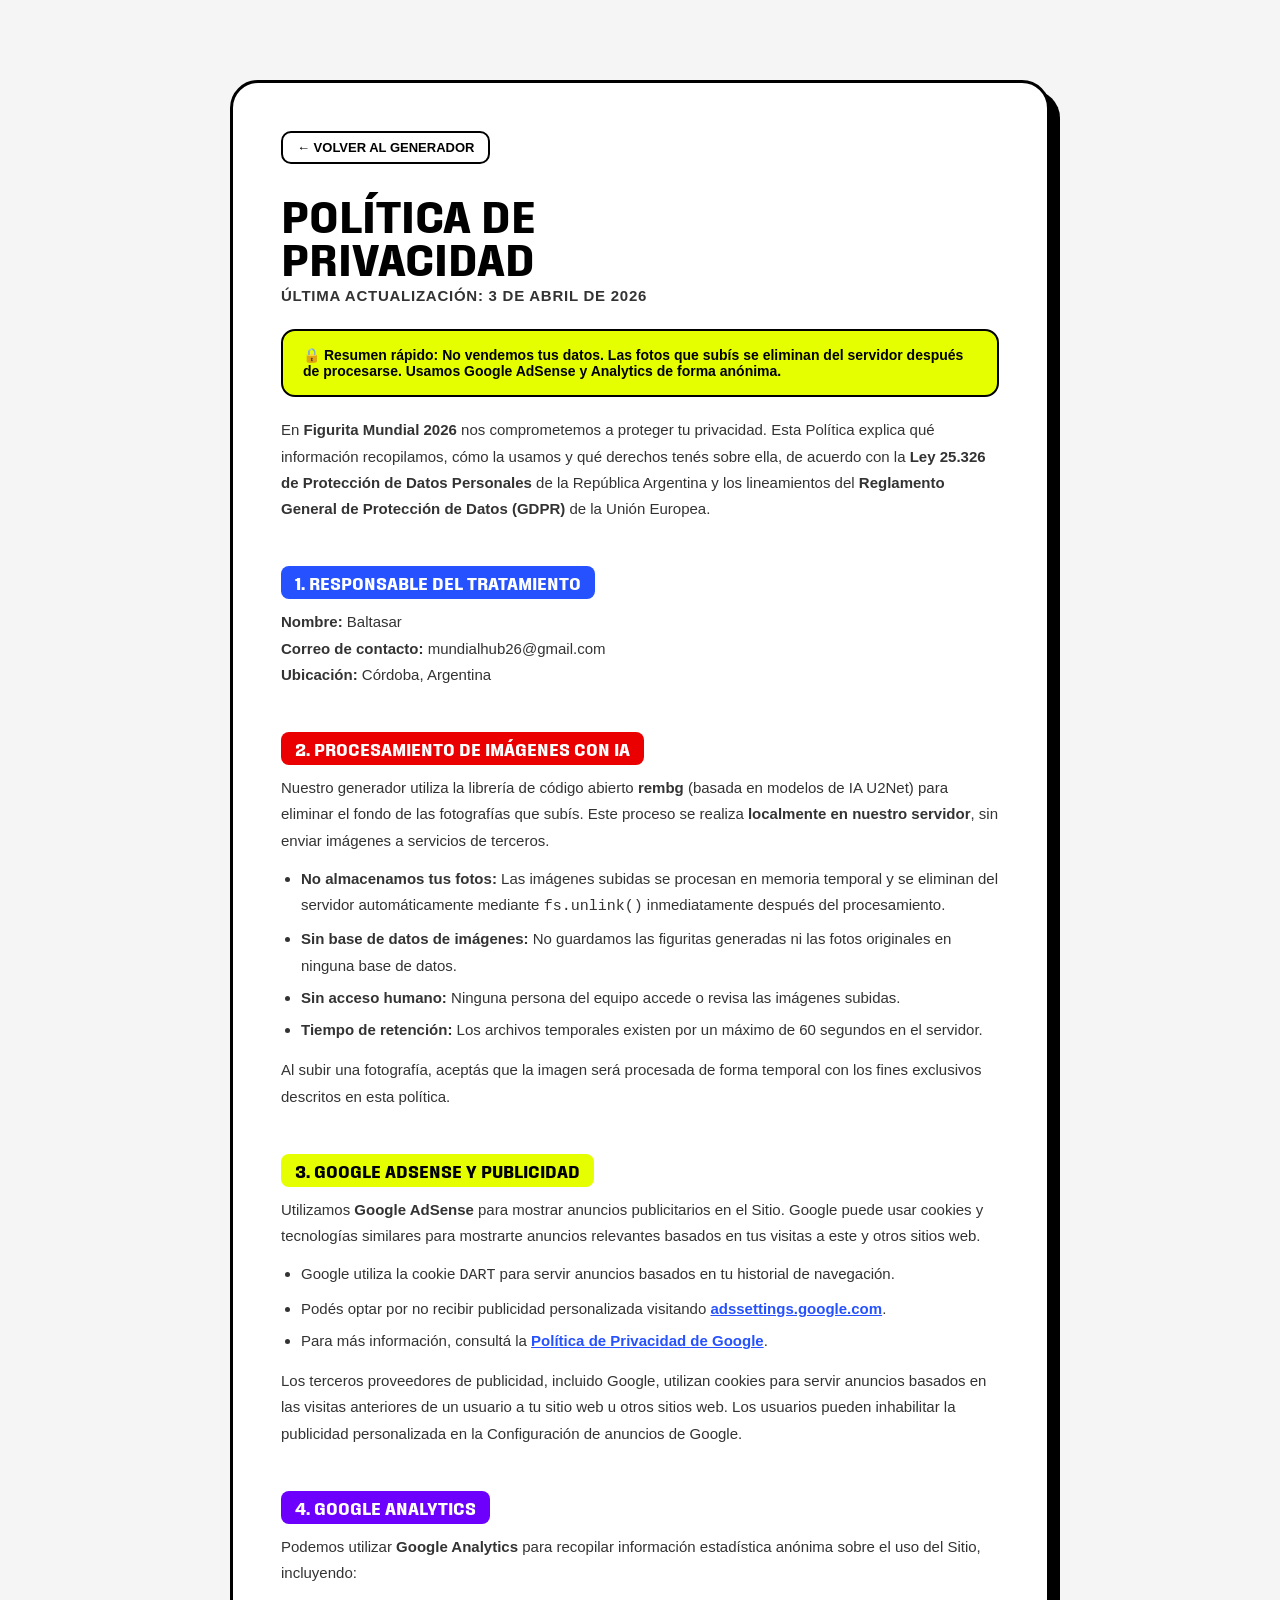
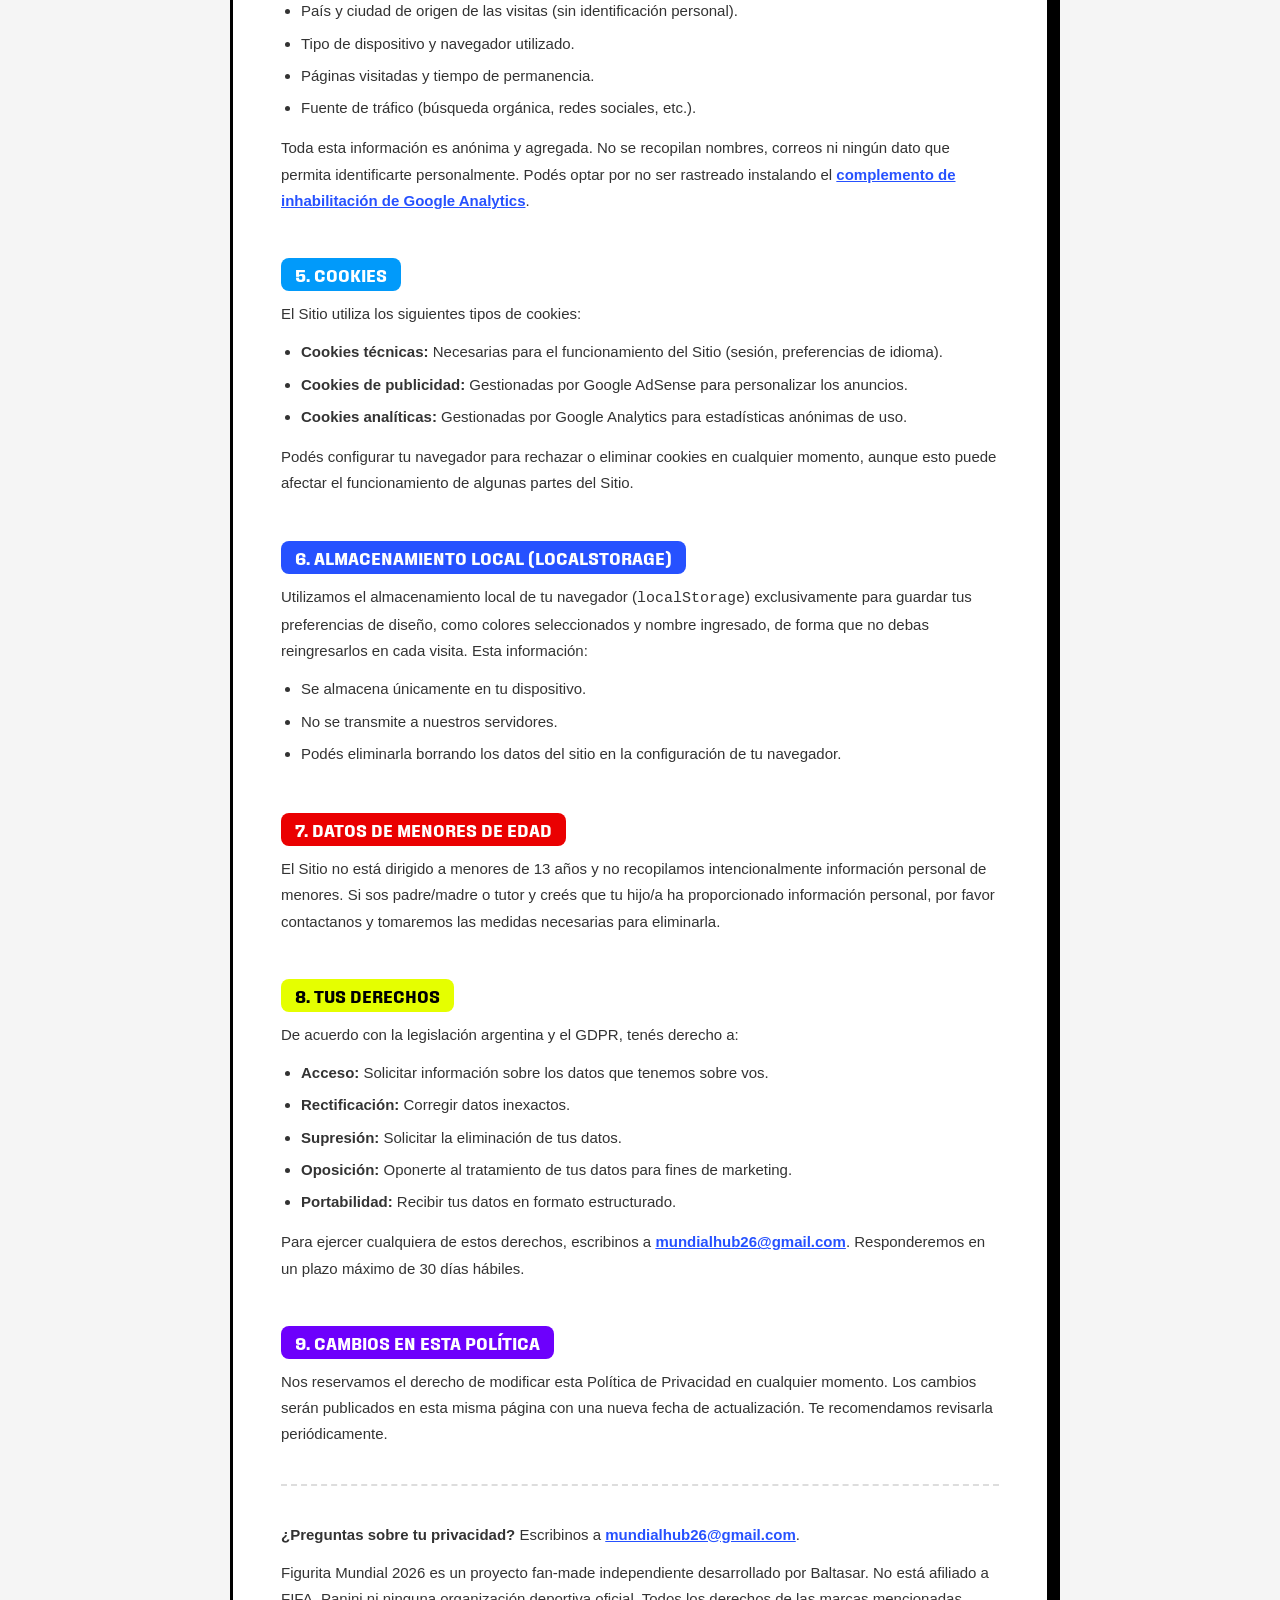
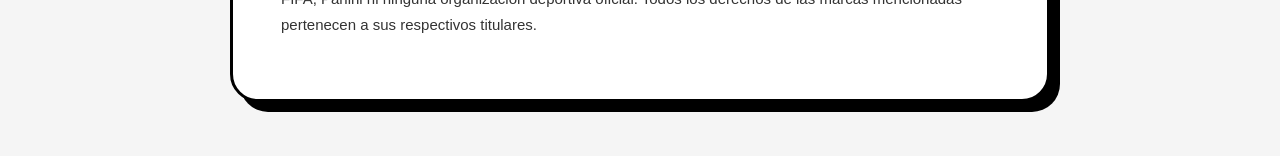
==== Generador/legal/privacidad.html @ aaefa494 "Versión inicial" ====
<!DOCTYPE html>
<html lang="es">
<head>
    <meta charset="UTF-8">
    <meta name="viewport" content="width=device-width, initial-scale=1.0">
    <title>Política de Privacidad | Figurita Mundial 2026</title>
    <link rel="stylesheet" href="../style.css">
    <link href="../../../../fonts.googleapis.com/css2%EF%B9%96family=Barlow+Condensed%EF%B9%95wght@700%EF%B9%94900&amp;family=Barlow%EF%B9%95wght@400%EF%B9%94600&amp;display=swap.css" rel="stylesheet">
    <style>body {
            background: #f5f5f5;
            padding: 20px;
        }

        .legal-page {
            max-width: 820px;
            margin: 40px auto;
            padding: 48px;
            background: white;
            border: var(--border);
            border-radius: var(--radius-lg);
            box-shadow: var(--shadow-lg);
        }

            .legal-page h1 {
                font-family: 'PaniniSecondary', sans-serif;
                font-size: clamp(1.8rem, 5vw, 2.8rem);
                text-transform: uppercase;
                margin-bottom: 6px;
                line-height: 0.95;
            }

        .legal-date {
            font-size: 13px;
            color: #777;
            margin-bottom: 28px;
            font-weight: 600;
            text-transform: uppercase;
            letter-spacing: 0.05em;
        }

        .legal-page h2 {
            font-family: 'PaniniSecondary', sans-serif;
            margin-top: 32px;
            margin-bottom: 10px;
            font-size: 1.1rem;
            text-transform: uppercase;
            padding: 6px 14px;
            border-radius: 8px;
            display: inline-block;
        }

            .legal-page h2.blue {
                background: var(--blueB);
                color: white;
            }

            .legal-page h2.green {
                background: var(--greenA);
                color: black;
            }

            .legal-page h2.red {
                background: var(--redB);
                color: white;
            }

            .legal-page h2.purp {
                background: var(--purpleA);
                color: white;
            }

            .legal-page h2.cyan {
                background: var(--blueC);
                color: white;
            }

        .legal-page p, .legal-page li {
            line-height: 1.75;
            margin-bottom: 12px;
            color: #333;
            font-size: 15px;
        }

        .legal-page ul {
            margin-left: 20px;
            margin-bottom: 14px;
        }

        .legal-page li {
            margin-bottom: 6px;
        }

        .back-link {
            display: inline-flex;
            align-items: center;
            gap: 6px;
            margin-bottom: 28px;
            font-weight: 800;
            text-decoration: none;
            color: black;
            text-transform: uppercase;
            font-size: 13px;
            border: 2px solid black;
            padding: 7px 14px;
            border-radius: 10px;
            transition: all 0.15s;
        }

            .back-link:hover {
                background: var(--greenA);
            }

        .highlight-box {
            background: var(--greenA);
            border: 2px solid black;
            border-radius: 14px;
            padding: 16px 20px;
            margin: 20px 0;
            font-weight: 700;
            font-size: 14px;
        }

        .legal-divider {
            border: none;
            border-top: 2px dashed #ddd;
            margin: 36px 0;
        }

        .legal-footer {
            font-size: 12px;
            color: #999;
            line-height: 1.6;
        }

        @media (max-width: 600px) {
            .legal-page {
                padding: 24px 18px;
                margin: 16px auto;
            }
        }
    </style>
</head>
<body>
    <div class="page">
        <div class="legal-page">
            <a href="../index.html" class="back-link">← Volver al generador</a>

            <h1>Política de<br>Privacidad</h1>
            <p class="legal-date">Última actualización: 3 de abril de 2026</p>

            <div class="highlight-box">
                🔒 Resumen rápido: No vendemos tus datos. Las fotos que subís se eliminan del servidor después de procesarse. Usamos Google AdSense y Analytics de forma anónima.
            </div>

            <p>En <strong>Figurita Mundial 2026</strong> nos comprometemos a proteger tu privacidad. Esta Política explica qué información recopilamos, cómo la usamos y qué derechos tenés sobre ella, de acuerdo con la <strong>Ley 25.326 de Protección de Datos Personales</strong> de la República Argentina y los lineamientos del <strong>Reglamento General de Protección de Datos (GDPR)</strong> de la Unión Europea.</p>

            <h2 class="blue">1. Responsable del Tratamiento</h2>
            <p>
                <strong>Nombre:</strong> Baltasar<br>
                <strong>Correo de contacto:</strong> mundialhub26@gmail.com<br>
                <strong>Ubicación:</strong> Córdoba, Argentina
            </p>

            <h2 class="red">2. Procesamiento de Imágenes con IA</h2>
            <p>Nuestro generador utiliza la librería de código abierto <strong>rembg</strong> (basada en modelos de IA U2Net) para eliminar el fondo de las fotografías que subís. Este proceso se realiza <strong>localmente en nuestro servidor</strong>, sin enviar imágenes a servicios de terceros.</p>
            <ul>
                <li><strong>No almacenamos tus fotos:</strong> Las imágenes subidas se procesan en memoria temporal y se eliminan del servidor automáticamente mediante <code>fs.unlink()</code> inmediatamente después del procesamiento.</li>
                <li><strong>Sin base de datos de imágenes:</strong> No guardamos las figuritas generadas ni las fotos originales en ninguna base de datos.</li>
                <li><strong>Sin acceso humano:</strong> Ninguna persona del equipo accede o revisa las imágenes subidas.</li>
                <li><strong>Tiempo de retención:</strong> Los archivos temporales existen por un máximo de 60 segundos en el servidor.</li>
            </ul>
            <p>Al subir una fotografía, aceptás que la imagen será procesada de forma temporal con los fines exclusivos descritos en esta política.</p>

            <h2 class="green">3. Google AdSense y Publicidad</h2>
            <p>Utilizamos <strong>Google AdSense</strong> para mostrar anuncios publicitarios en el Sitio. Google puede usar cookies y tecnologías similares para mostrarte anuncios relevantes basados en tus visitas a este y otros sitios web.</p>
            <ul>
                <li>Google utiliza la cookie <code>DART</code> para servir anuncios basados en tu historial de navegación.</li>
                <li>Podés optar por no recibir publicidad personalizada visitando <a href="https://adssettings.google.com" target="_blank" style="font-weight:700;color:var(--blueB)">adssettings.google.com</a>.</li>
                <li>Para más información, consultá la <a href="https://policies.google.com/privacy" target="_blank" style="font-weight:700;color:var(--blueB)">Política de Privacidad de Google</a>.</li>
            </ul>
            <p>Los terceros proveedores de publicidad, incluido Google, utilizan cookies para servir anuncios basados en las visitas anteriores de un usuario a tu sitio web u otros sitios web. Los usuarios pueden inhabilitar la publicidad personalizada en la Configuración de anuncios de Google.</p>

            <h2 class="purp">4. Google Analytics</h2>
            <p>Podemos utilizar <strong>Google Analytics</strong> para recopilar información estadística anónima sobre el uso del Sitio, incluyendo:</p>
            <ul>
                <li>País y ciudad de origen de las visitas (sin identificación personal).</li>
                <li>Tipo de dispositivo y navegador utilizado.</li>
                <li>Páginas visitadas y tiempo de permanencia.</li>
                <li>Fuente de tráfico (búsqueda orgánica, redes sociales, etc.).</li>
            </ul>
            <p>Toda esta información es anónima y agregada. No se recopilan nombres, correos ni ningún dato que permita identificarte personalmente. Podés optar por no ser rastreado instalando el <a href="https://tools.google.com/dlpage/gaoptout" target="_blank" style="font-weight:700;color:var(--blueB)">complemento de inhabilitación de Google Analytics</a>.</p>

            <h2 class="cyan">5. Cookies</h2>
            <p>El Sitio utiliza los siguientes tipos de cookies:</p>
            <ul>
                <li><strong>Cookies técnicas:</strong> Necesarias para el funcionamiento del Sitio (sesión, preferencias de idioma).</li>
                <li><strong>Cookies de publicidad:</strong> Gestionadas por Google AdSense para personalizar los anuncios.</li>
                <li><strong>Cookies analíticas:</strong> Gestionadas por Google Analytics para estadísticas anónimas de uso.</li>
            </ul>
            <p>Podés configurar tu navegador para rechazar o eliminar cookies en cualquier momento, aunque esto puede afectar el funcionamiento de algunas partes del Sitio.</p>

            <h2 class="blue">6. Almacenamiento Local (localStorage)</h2>
            <p>Utilizamos el almacenamiento local de tu navegador (<code>localStorage</code>) exclusivamente para guardar tus preferencias de diseño, como colores seleccionados y nombre ingresado, de forma que no debas reingresarlos en cada visita. Esta información:</p>
            <ul>
                <li>Se almacena únicamente en tu dispositivo.</li>
                <li>No se transmite a nuestros servidores.</li>
                <li>Podés eliminarla borrando los datos del sitio en la configuración de tu navegador.</li>
            </ul>

            <h2 class="red">7. Datos de Menores de Edad</h2>
            <p>El Sitio no está dirigido a menores de 13 años y no recopilamos intencionalmente información personal de menores. Si sos padre/madre o tutor y creés que tu hijo/a ha proporcionado información personal, por favor contactanos y tomaremos las medidas necesarias para eliminarla.</p>

            <h2 class="green">8. Tus Derechos</h2>
            <p>De acuerdo con la legislación argentina y el GDPR, tenés derecho a:</p>
            <ul>
                <li><strong>Acceso:</strong> Solicitar información sobre los datos que tenemos sobre vos.</li>
                <li><strong>Rectificación:</strong> Corregir datos inexactos.</li>
                <li><strong>Supresión:</strong> Solicitar la eliminación de tus datos.</li>
                <li><strong>Oposición:</strong> Oponerte al tratamiento de tus datos para fines de marketing.</li>
                <li><strong>Portabilidad:</strong> Recibir tus datos en formato estructurado.</li>
            </ul>
            <p>Para ejercer cualquiera de estos derechos, escribinos a <a href="mailto:mundialhub26@gmail.com" style="font-weight:700;color:var(--blueB)">mundialhub26@gmail.com</a>. Responderemos en un plazo máximo de 30 días hábiles.</p>

            <h2 class="purp">9. Cambios en esta Política</h2>
            <p>Nos reservamos el derecho de modificar esta Política de Privacidad en cualquier momento. Los cambios serán publicados en esta misma página con una nueva fecha de actualización. Te recomendamos revisarla periódicamente.</p>

            <hr class="legal-divider">

            <p><strong>¿Preguntas sobre tu privacidad?</strong> Escribinos a <a href="mailto:mundialhub26@gmail.com" style="font-weight:700;color:var(--blueB)">mundialhub26@gmail.com</a>.</p>

            <p class="legal-footer">Figurita Mundial 2026 es un proyecto fan-made independiente desarrollado por Baltasar. No está afiliado a FIFA, Panini ni ninguna organización deportiva oficial. Todos los derechos de las marcas mencionadas pertenecen a sus respectivos titulares.</p>
        </div>
    </div>
</body>
</html>
---- Generador/style.css ----
:root {
    --black: #000000;
    --white: #ffffff;
    --blueA: #17277f;
    --blueB: #2651ff;
    --blueC: #019afa;
    --redA: #830109;
    --redB: #ea0001;
    --redC: #fe1300;
    --greenA: #e5ff00;
    --greenB: #00c93b;
    --greenC: #9fee00;
    --yellow: #e5ff00;
    --purpleA: #6d00fc;
    --purpleB: #c761ce;
    --purpleC: #c066c6;
    --gray: #f0f0f0;
    --radius: 18px;
    --radius-lg: 28px;
    --border: 3px solid #000000;
    --shadow: 5px 5px 0px #000000;
    --shadow-lg: 10px 10px 0px #000000;
}

.faq-section {
    display: none;
}

@font-face {
    font-family: 'PaniniPrimary';
    src: url('../assets/fonts/fuente.otf') format('opentype');
    font-display: swap;
}

@font-face {
    font-family: 'PaniniSecondary';
    src: url('../assets/fonts/fuente2.ttf') format('truetype');
    font-display: swap;
}

*, *::before, *::after {
    box-sizing: border-box;
    margin: 0;
    padding: 0;
}

.skip-link {
    position: absolute;
    left: 12px;
    top: -100px;
    z-index: 10000;
    padding: 10px 16px;
    background: var(--black);
    color: var(--white);
    font-weight: 800;
    font-size: 13px;
    text-decoration: none;
    border: var(--border);
    border-radius: 10px;
    box-shadow: var(--shadow);
    transition: top 0.2s;
}

.skip-link:focus {
    top: 12px;
    outline: none;
}

input[type="file"] {
    display: none !important;
}

html {
    overflow-x: clip;
}

body {
    font-family: 'Barlow', sans-serif;
    background: var(--white);
    color: var(--black);
    min-height: 100vh;
    display: flex;
    flex-direction: column;
    -webkit-text-size-adjust: 100%;
    overflow-x: clip;
    width: 100%;
}

.page {
    flex: 1 0 auto;
    max-width: 1200px;
    margin: 0 auto;
    width: 100%;
    padding: 20px 20px 0;
    position: relative;
    z-index: 1;
}

.rainbow-bar {
    height: 8px;
    width: 100%;
    margin-bottom: 26px;
    background: linear-gradient(to right, var(--blueB) 0% 16.6%, var(--redB) 16.6% 33.2%, var(--greenA) 33.2% 49.8%, var(--purpleA) 49.8% 66.4%, var(--blueC) 66.4% 83%, var(--greenB) 83% 100% );
}

header {
    border-bottom: var(--border);
    padding-bottom: 24px;
    margin-bottom: 28px;
    position: relative;
    overflow: hidden;
}

    header::before {
        content: '';
        position: absolute;
        top: 0;
        left: 0;
        width: 8px;
        height: 100%;
        background: linear-gradient(to bottom, var(--blueB) 0% 20%, var(--redB) 20% 40%, var(--greenA) 40% 60%, var(--purpleA)60% 75%, var(--blueC) 75% 90%, var(--greenB) 90% 100% );
    }

    header h1 {
        font-family: 'PaniniSecondary', 'Barlow Condensed', sans-serif;
        font-size: clamp(1.8rem, 6vw, 4.5rem);
        line-height: 0.88;
        letter-spacing: -0.03em;
        text-transform: uppercase;
        color: var(--black);
        margin-bottom: 12px;
        padding-left: 16px;
    }

.header-sub {
    font-size: clamp(0.65rem, 1.8vw, 0.85rem);
    font-weight: 700;
    text-transform: uppercase;
    letter-spacing: 0.1em;
    color: #555;
    padding-left: 16px;
}

.how-to {
    background: linear-gradient(135deg, rgba(255,255,255,0.28), rgba(255,255,255,0)), linear-gradient(135deg, var(--greenA), var(--blueC));
    padding: 22px 26px;
    border-radius: var(--radius-lg);
    margin-bottom: 32px;
    border: var(--border);
    box-shadow: var(--shadow);
    position: relative;
    overflow: hidden;
}

    .how-to::after {
        content: '';
        position: absolute;
        top: 0;
        right: 0;
        width: 8px;
        height: 100%;
        background: linear-gradient(to bottom, var(--blueB) 0% 18%, var(--redB) 18% 40%, var(--greenA) 40% 62%, var(--purpleA)62% 82%, var(--blueC) 82% 100% );
    }

    .how-to h2 {
        font-family: 'PaniniSecondary', sans-serif;
        font-size: clamp(1rem, 3.5vw, 1.3rem);
        text-transform: uppercase;
        margin-bottom: 10px;
    }

    .how-to ol {
        margin-left: 18px;
        font-size: clamp(0.78rem, 2vw, 0.9rem);
        font-weight: 600;
        line-height: 1.85;
    }

    .how-to em {
        font-style: italic;
        font-weight: 800;
    }

.layout {
    display: flex;
    gap: 32px;
    align-items: stretch;
    min-width: 0;
}

.controls {
    flex: 0 0 320px;
    width: 320px;
    min-width: 0;
    display: flex;
    flex-direction: column;
    gap: 16px;
}

.world-cup-selector {
    display: flex;
    align-items: flex-end;
    gap: 6px;
    margin-bottom: -8px;
    z-index: 5;
    position: relative;
}

.wc-arrow {
    flex-shrink: 0;
    width: 34px;
    height: 46px;
    border: var(--border);
    border-radius: 10px 10px 0 0;
    background: var(--white);
    cursor: pointer;
    font-size: 18px;
    font-weight: 900;
    display: flex;
    align-items: center;
    justify-content: center;
    transition: all 0.15s;
    line-height: 1;
}

    .wc-arrow:hover:not(:disabled) {
        background: var(--blueA);
        color: var(--white);
    }

    .wc-arrow:disabled {
        opacity: 0.28;
        cursor: not-allowed;
    }

.wc-tabs-container {
    flex: 1;
    display: flex;
    min-width: 0;
}

.wc-tab {
    flex: 1;
    padding: 10px 6px;
    border: var(--border);
    border-radius: 14px 14px 0 0;
    font-family: 'PaniniSecondary', sans-serif;
    display: flex;
    flex-direction: column;
    align-items: center;
    cursor: pointer;
    transition: all 0.2s;
    background: var(--white);
    position: relative;
}

    .wc-tab.active {
        background: var(--blueA);
        color: var(--white);
        transform: translateY(-5px);
        box-shadow: 0 5px 0 var(--black);
    }

    .wc-tab.disabled {
        background: #e0e0e0;
        color: #888;
        cursor: not-allowed;
        opacity: 0.65;
        filter: grayscale(1);
    }

        .wc-tab.disabled:hover::after {
            content: "Proximamente";
            position: absolute;
            top: -28px;
            left: 50%;
            transform: translateX(-50%);
            background: var(--black);
            color: white;
            padding: 3px 8px;
            border-radius: 6px;
            font-size: 10px;
            white-space: nowrap;
            z-index: 10;
        }

.wc-year {
    font-size: 1.3rem;
    font-weight: 900;
    line-height: 1;
    word-break: break-word;
    text-align: center;
    font-size: clamp(0.7rem, 2.5vw, 1.3rem);
}

.wc-status {
    font-size: 8px;
    letter-spacing: 1px;
    font-weight: 700;
    margin-top: 2px;
}

.lock-icon {
    font-size: 9px;
    margin-top: 2px;
    opacity: 0.7;
}

.card {
    background: var(--white);
    border-radius: var(--radius-lg);
    padding: 20px 22px;
    border: var(--border);
    box-shadow: var(--shadow);
    transition: transform 0.12s, box-shadow 0.12s;
    min-width: 0;
    position: relative;
    overflow: hidden;
}

    .card::before {
        content: attr(data-card-num);
        position: absolute;
        top: -8px;
        right: 12px;
        font-family: 'PaniniSecondary', 'Barlow Condensed', sans-serif;
        font-size: 4rem;
        font-weight: 900;
        line-height: 1;
        opacity: 0.06;
        pointer-events: none;
        user-select: none;
        letter-spacing: -0.04em;
    }

    .card:hover {
        transform: translate(-2px, -2px);
        box-shadow: var(--shadow-lg);
    }

    .card h3 {
        font-family: 'PaniniSecondary', sans-serif;
        font-size: 12px;
        text-transform: uppercase;
        letter-spacing: 1px;
        margin-bottom: 14px;
        color: var(--black);
        border-left: 4px solid var(--cardAccent1, var(--blueB));
        padding-left: 8px;
    }

.card--purple {
    --cardAccent1: var(--purpleA);
    border-bottom: 4px solid var(--purpleA);
}

.card--blue {
    --cardAccent1: var(--blueB);
    border-bottom: 4px solid var(--blueB);
}

.card--red {
    --cardAccent1: var(--redB);
    border-bottom: 4px solid var(--redB);
}

.card--green {
    --cardAccent1: var(--greenB);
    border-bottom: 4px solid var(--greenB);
    overflow: visible;
    z-index: 6;
}

.upload-btn {
    display: flex;
    align-items: center;
    justify-content: center;
    width: 100%;
    padding: 11px 14px;
    font-size: 13px;
    font-weight: 800;
    text-transform: uppercase;
    cursor: pointer;
    border-radius: 14px;
    border: var(--border);
    text-align: center;
    margin-bottom: 8px;
    transition: all 0.15s;
    letter-spacing: 0.02em;
}

.removebg-tip {
    font-size: 11.5px;
    font-weight: 600;
    color: #333;
    background: var(--greenA);
    border: 2px solid var(--black);
    border-radius: 10px;
    padding: 8px 12px;
    margin-bottom: 12px;
    line-height: 1.55;
}

    .removebg-tip a {
        color: var(--blueB);
        font-weight: 800;
        text-decoration: underline;
    }

.upload-direct {
    background: var(--purpleA);
    color: var(--white);
}

    .upload-direct:hover {
        background: #5500d0;
    }

.upload-btn.loading {
    opacity: 0.6;
    cursor: wait;
}

.upload-btn.done {
    background: var(--greenB);
    color: var(--white);
}

.status-msg {
    font-size: 12px;
    padding: 8px 12px;
    border-radius: 10px;
    margin-bottom: 8px;
    text-align: center;
    font-weight: 700;
    text-transform: uppercase;
    letter-spacing: 0.04em;
}

    .status-msg.ok {
        background: #d4ffd4;
        color: #006120;
        border: 2px solid var(--greenB);
    }

    .status-msg.warn {
        background: var(--greenA);
        color: var(--black);
        border: 2px solid var(--black);
    }

    .status-msg.error {
        background: #ffd4d4;
        color: var(--redA);
        border: 2px solid var(--redB);
    }

.sliders {
    margin-top: 10px;
}

.srow {
    display: flex;
    align-items: center;
    gap: 8px;
    margin-bottom: 8px;
}

    .srow:last-child {
        margin-bottom: 0;
    }

    .srow label {
        font-size: 10px;
        font-weight: 700;
        text-transform: uppercase;
        letter-spacing: 0.05em;
        color: #555;
        min-width: 44px;
        flex-shrink: 0;
    }

    .srow input[type=range] {
        flex: 1;
        accent-color: var(--purpleA);
        cursor: pointer;
        min-width: 0;
    }

    .srow span {
        font-size: 11px;
        font-weight: 700;
        color: var(--black);
        min-width: 36px;
        text-align: right;
    }

.crow {
    display: flex;
    align-items: center;
    gap: 10px;
    margin-bottom: 10px;
    min-width: 0;
}

    .crow:last-child {
        margin-bottom: 0;
    }

    .crow label {
        font-size: 11px;
        font-weight: 700;
        min-width: 70px;
        text-transform: uppercase;
        letter-spacing: 0.04em;
        flex-shrink: 0;
    }

    .crow input[type=color] {
        width: 36px;
        height: 30px;
        border: 2px solid var(--black);
        border-radius: 8px;
        cursor: pointer;
        padding: 2px;
        background: white;
        flex-shrink: 0;
    }

    .crow span {
        font-size: 11px;
        color: #888;
        min-width: 0;
        overflow: hidden;
        text-overflow: ellipsis;
        white-space: nowrap;
    }

.frow {
    display: flex;
    align-items: center;
    gap: 8px;
    margin-bottom: 8px;
    min-width: 0;
}

    .frow:last-child {
        margin-bottom: 0;
    }

    .frow label {
        font-size: 10px;
        font-weight: 700;
        text-transform: uppercase;
        letter-spacing: 0.04em;
        color: #555;
        min-width: 44px;
        flex-shrink: 0;
    }

    .frow input[type=text] {
        flex: 1;
        min-width: 0;
        width: 100%;
        font-size: 12px;
        font-weight: 700;
        padding: 8px 10px;
        border: 2px solid var(--black);
        border-radius: 10px;
        background: var(--gray);
        color: var(--black);
        font-family: 'Barlow', sans-serif;
        outline: none;
        transition: border-color 0.15s, background 0.15s, box-shadow 0.15s;
    }

        .frow input[type=text]:focus {
            border-color: var(--blueB);
            background: var(--white);
            box-shadow: 0 0 0 3px rgba(38,81,255,0.15);
        }

.country-search-wrap {
    position: relative;
    margin-bottom: 12px;
    isolation: isolate;
}

#countrySearch {
    width: 100%;
    padding: 11px 14px;
    border: var(--border);
    border-radius: 14px;
    font-family: 'Barlow', sans-serif;
    font-size: 13px;
    font-weight: 700;
    text-transform: uppercase;
    outline: none;
    background: var(--white);
    transition: all 0.2s;
}

    #countrySearch:focus {
        border-color: var(--blueB);
        box-shadow: 0 0 0 3px rgba(38,81,255,0.15);
    }

.country-dropdown {
    position: absolute;
    top: calc(100% + 6px);
    left: 0;
    right: auto;
    width: 100%;
    z-index: 9999;
    max-height: 320px;
    background: var(--white);
    border: var(--border);
    border-radius: var(--radius);
    box-shadow: var(--shadow-lg);
    overflow-y: auto;
    overflow-x: hidden;
    display: none;
    padding: 12px;
    -webkit-overflow-scrolling: touch;
    overscroll-behavior: contain;
}

@media (min-width: 681px) {
    .country-dropdown {
        width: max(100%, min(560px, calc(100vw - 48px)));
    }
}

    .country-dropdown::-webkit-scrollbar {
        width: 6px;
    }

    .country-dropdown::-webkit-scrollbar-thumb {
        background: var(--black);
        border-radius: 10px;
    }

.dd-group-label {
    font-family: 'PaniniSecondary', sans-serif;
    background: var(--blueA);
    color: var(--white);
    padding: 4px 12px;
    border-radius: 8px;
    font-size: 11px;
    text-transform: uppercase;
    letter-spacing: 1px;
    display: inline-block;
    margin: 12px 0 8px;
}

    .dd-group-label:first-child {
        margin-top: 0;
    }

.dd-group-container {
    display: grid;
    grid-template-columns: repeat(auto-fill, minmax(100px, 1fr));
    gap: 8px;
    margin-bottom: 4px;
}

.dd-item {
    display: flex;
    flex-direction: column;
    align-items: center;
    justify-content: center;
    text-align: center;
    padding: 10px 6px;
    background: var(--white);
    border: 2px solid #eee;
    border-radius: 14px;
    cursor: pointer;
    transition: all 0.15s;
    -webkit-tap-highlight-color: transparent;
    min-width: 0;
}

    .dd-item:hover, .dd-item:active {
        background: var(--greenA);
        border-color: var(--black);
        transform: translateY(-2px);
        box-shadow: 3px 3px 0 var(--black);
    }

.dd-flag-img {
    width: 44px;
    height: 44px;
    object-fit: cover;
    border-radius: 50%;
    border: 2px solid var(--black);
    margin-bottom: 6px;
}

.dd-text-wrap {
    display: flex;
    flex-direction: column;
    align-items: center;
    min-width: 0;
    width: 100%;
}

.dd-name {
    font-weight: 800;
    font-size: 10px;
    text-transform: uppercase;
    color: var(--black);
    line-height: 1.2;
    margin-bottom: 2px;
    word-break: break-word;
}

.dd-code {
    font-family: 'PaniniSecondary', sans-serif;
    font-size: 10px;
    color: var(--blueB);
    font-weight: bold;
}

.dd-empty {
    text-align: center;
    padding: 20px;
    color: #888;
    font-size: 13px;
    font-weight: 700;
    text-transform: uppercase;
}

.selected-country {
    display: flex;
    align-items: center;
    gap: 12px;
    padding: 10px 14px;
    background: var(--greenA);
    border: var(--border);
    border-radius: 14px;
    box-shadow: 3px 3px 0 var(--black);
    min-width: 0;
}

.sc-flag-img {
    width: 36px;
    height: 36px;
    border-radius: 50%;
    object-fit: cover;
    border: 2px solid var(--black);
    flex-shrink: 0;
}

.sc-info {
    display: flex;
    flex-direction: column;
    min-width: 0;
    overflow: hidden;
}

.sc-name {
    font-family: 'PaniniSecondary', sans-serif;
    font-size: 14px;
    font-weight: 800;
    text-transform: uppercase;
    color: var(--black);
    white-space: nowrap;
    overflow: hidden;
    text-overflow: ellipsis;
}

.sc-code {
    font-size: 11px;
    font-weight: 700;
    color: #333;
    text-transform: uppercase;
}

.dl-btn {
    width: 100%;
    padding: 16px;
    font-size: 17px;
    font-weight: 900;
    font-family: 'Barlow Condensed', sans-serif;
    text-transform: uppercase;
    letter-spacing: 0.06em;
    cursor: pointer;
    border-radius: var(--radius);
    border: var(--border);
    background: var(--greenA);
    color: var(--black);
    box-shadow: 0 5px 0 var(--black);
    transition: all 0.1s;
    -webkit-tap-highlight-color: transparent;
}

    .dl-btn:hover {
        background: var(--greenC);
    }

    .dl-btn:active {
        transform: translateY(4px);
        box-shadow: 0 1px 0 var(--black);
    }

.dl-btn-preview {
    display: none;
    margin-top: 16px;
}

.preview {
    flex: 1;
    min-width: 0;
}

.preview-sticky {
    position: sticky;
    top: 16px;
    display: flex;
    flex-direction: column;
    align-items: center;
    overflow: visible;
    z-index: 4;
    width: 100%;
}

.canvas-wrap {
    border-radius: var(--radius-lg);
    border: 4px solid var(--black);
    overflow: hidden;
    box-shadow: 10px 10px 0 var(--blueA);
    width: 100%;
    max-width: 420px;
}

#cv {
    display: block;
    width: 100%;
    height: auto;
}

.hint {
    font-family: 'PaniniSecondary', sans-serif;
    font-size: 11px;
    text-transform: uppercase;
    letter-spacing: 1px;
    margin-top: 12px;
    color: #888;
    text-align: center;
}

.main-footer {
    flex-shrink: 0;
    margin-top: 64px;
    padding: 52px clamp(16px, 4vw, 40px);
    background: var(--black);
    color: var(--white);
    border-radius: var(--radius-lg) var(--radius-lg) 0 0;
    width: 100%;
    position: relative;
    box-sizing: border-box;
}

    .main-footer::before {
        content: '';
        position: absolute;
        top: 0;
        left: 0;
        right: 0;
        height: 6px;
        background: linear-gradient(to right, var(--blueB) 0% 16.6%, var(--redB) 16.6% 33.2%, var(--greenA) 33.2% 49.8%, var(--purpleA) 49.8% 66.4%, var(--blueC) 66.4% 83%, var(--greenB) 83% 100% );
    }

.footer-content {
    max-width: none;
    width: 100%;
    margin: 0;
    display: flex;
    justify-content: space-between;
    align-items: flex-start;
    flex-wrap: wrap;
    gap: 32px;
}

.footer-section p {
    font-family: 'PaniniSecondary', sans-serif;
    text-transform: uppercase;
    font-size: 13px;
    margin-bottom: 8px;
    line-height: 1.5;
}

.support-sub {
    opacity: 0.6;
    font-size: 11px !important;
}

.support-buttons {
    display: flex;
    gap: 10px;
    flex-wrap: wrap;
}

.btn-cafecito, .btn-paypal {
    padding: 9px 18px;
    border-radius: 12px;
    text-decoration: none;
    font-weight: 800;
    font-size: 12px;
    text-transform: uppercase;
    transition: all 0.15s;
    white-space: nowrap;
}

.btn-cafecito {
    background: var(--greenA);
    color: var(--black);
    border: 2px solid var(--greenA);
}

.btn-paypal {
    background: var(--blueB);
    color: var(--white);
    border: 2px solid var(--blueB);
}

    .btn-cafecito:hover, .btn-paypal:hover {
        transform: translateY(-3px);
        box-shadow: 3px 3px 0 var(--greenB);
    }

.links nav {
    display: flex;
    flex-direction: column;
    gap: 10px;
}

.links a {
    color: var(--white);
    text-decoration: none;
    font-size: 13px;
    font-weight: 600;
    opacity: 0.7;
    transition: all 0.15s;
}

    .links a:hover {
        opacity: 1;
        color: var(--greenA);
    }

.credits {
    text-align: right;
}

    .credits p {
        font-size: 13px !important;
    }

.utn-tag {
    font-size: 11px !important;
    opacity: 0.45;
}

@media (max-width: 900px) {
    .controls {
        flex: 0 0 285px;
        width: 285px;
    }

    .canvas-wrap {
        max-width: 360px;
    }

    .dd-group-container {
        grid-template-columns: repeat(auto-fill, minmax(88px, 1fr));
    }
}

@media (max-width: 680px) {
    .page {
        padding: 14px 14px 0;
    }

    .amplify-center-26 {
        font-size: clamp(6rem, 44vw, 12rem);
    }

    .amplify-hero-bg::before {
        background-size: 28px 28px;
        opacity: 0.14;
    }

    .rainbow-bar {
        margin-bottom: 18px;
    }

    header {
        margin-bottom: 18px;
        padding-bottom: 18px;
    }

        header::before {
            width: 6px;
        }

        header h1 {
            font-size: clamp(1.5rem, 8vw, 2.2rem);
            padding-left: 12px;
        }

    .header-sub {
        padding-left: 12px;
        font-size: 0.62rem;
    }

    .how-to {
        padding: 16px 18px;
        margin-bottom: 20px;
        border-radius: var(--radius);
    }

        .how-to h2 {
            font-size: 0.95rem;
        }

        .how-to ol {
            font-size: 0.78rem;
            line-height: 1.7;
        }

    .layout {
        flex-direction: column-reverse;
        gap: 18px;
    }

    .controls {
        flex: none;
        width: 100%;
        max-width: 100%;
        gap: 12px;
    }

    .card {
        padding: 16px;
        border-radius: var(--radius);
        box-shadow: 4px 4px 0 var(--cardAccent1, var(--black));
    }

        .card:hover {
            transform: none;
            box-shadow: 4px 4px 0 var(--cardAccent1, var(--black));
        }

        .card h3 {
            font-size: 11px;
            margin-bottom: 12px;
        }

    .upload-btn {
        font-size: 12px;
        padding: 10px;
        border-radius: 12px;
    }

    .srow label {
        min-width: 38px;
    }

    .srow span {
        min-width: 30px;
    }

    .crow label {
        min-width: 60px;
    }

    .frow label {
        min-width: 38px;
    }

    .frow input[type=text] {
        font-size: 12px;
        padding: 7px 9px;
    }

    .wc-tab {
        padding: 8px 4px;
    }

    .wc-year {
        font-size: 1.1rem;
    }

    .dl-btn {
        font-size: 15px;
        padding: 14px;
        border-radius: var(--radius);
    }

    .preview {
        width: 100%;
    }

    .canvas-wrap {
        max-width: 100%;
        width: 100%;
        border-radius: var(--radius);
        box-shadow: 8px 8px 0 var(--blueA);
    }

    .dl-btn-preview {
        display: block;
        width: 100%;
    }

    .controls .dl-btn {
        display: none;
    }

    .country-dropdown {
        position: fixed;
        top: auto;
        bottom: 0;
        left: 0;
        right: 0;
        width: 100%;
        max-width: none;
        max-height: 62vh;
        border-radius: var(--radius-lg) var(--radius-lg) 0 0;
        border-bottom: none;
        padding: 16px 12px;
        box-shadow: 0 -8px 32px rgba(0,0,0,0.18);
    }

    .dd-group-container {
        grid-template-columns: repeat(3, 1fr);
        gap: 7px;
    }

    .dd-flag-img {
        width: 36px;
        height: 36px;
    }

    .dd-name {
        font-size: 9px;
    }

    .dd-code {
        font-size: 9px;
    }

    .main-footer {
        padding: 36px 16px;
        border-radius: var(--radius) var(--radius) 0 0;
    }

    .footer-content {
        flex-direction: column;
        gap: 22px;
        align-items: center;
        text-align: center;
    }

    .credits {
        text-align: center;
    }

    .links nav {
        flex-direction: row;
        flex-wrap: wrap;
        justify-content: center;
        gap: 12px;
    }

    .support-buttons {
        justify-content: center;
    }
}

@media (max-width: 380px) {
    header h1 {
        font-size: 1.45rem;
    }

    .dd-group-container {
        grid-template-columns: repeat(2, 1fr);
    }

    .upload-btn {
        font-size: 11px;
    }

    .dl-btn {
        font-size: 13px;
    }
}

/* ═══════════════════════════════════════════════════════════════
   MODAL COMPARTIR FIGURITA
════════════════════════════════════════════════════════════════ */
.share-modal {
    display: none;
    position: fixed;
    inset: 0;
    background: rgba(0, 0, 0, 0.72);
    z-index: 9999;
    align-items: center;
    justify-content: center;
    padding: 16px;
    backdrop-filter: blur(4px);
}

.share-modal.active {
    display: flex;
}

.share-modal__box {
    background: var(--white);
    border: var(--border);
    border-radius: var(--radius-lg);
    box-shadow: var(--shadow-lg);
    padding: 28px 24px 24px;
    max-width: 400px;
    width: 100%;
    position: relative;
    display: flex;
    flex-direction: column;
    align-items: center;
    gap: 14px;
    animation: modalPop 0.22s cubic-bezier(.34,1.56,.64,1) both;
}

@keyframes modalPop {
    from { transform: scale(0.88); opacity: 0; }
    to   { transform: scale(1);    opacity: 1; }
}

.share-modal__close {
    position: absolute;
    top: 12px;
    right: 12px;
    width: 32px;
    height: 32px;
    border: var(--border);
    border-radius: 50%;
    background: var(--white);
    font-size: 14px;
    font-weight: 900;
    cursor: pointer;
    display: flex;
    align-items: center;
    justify-content: center;
    transition: all 0.15s;
}

.share-modal__close:hover {
    background: var(--black);
    color: var(--white);
}

.share-modal__title {
    font-family: 'PaniniSecondary', 'Barlow Condensed', sans-serif;
    font-size: 1.5rem;
    text-transform: uppercase;
    text-align: center;
    line-height: 1.1;
}

.share-modal__img-wrap {
    width: 140px;
    border-radius: 12px;
    border: 3px solid var(--black);
    box-shadow: 6px 6px 0 var(--blueA);
    overflow: hidden;
    flex-shrink: 0;
}

.share-modal__img {
    display: block;
    width: 100%;
    height: auto;
}

.share-modal__sub {
    font-size: 12px;
    font-weight: 600;
    color: #666;
    text-align: center;
    text-transform: uppercase;
    letter-spacing: 0.04em;
}

.share-modal__buttons {
    display: flex;
    gap: 8px;
    width: 100%;
}

.share-btn {
    flex: 1;
    padding: 11px 8px;
    border: var(--border);
    border-radius: 14px;
    font-size: 12px;
    font-weight: 800;
    text-transform: uppercase;
    cursor: pointer;
    transition: all 0.12s;
    display: flex;
    flex-direction: column;
    align-items: center;
    gap: 4px;
    letter-spacing: 0.02em;
    box-shadow: 3px 3px 0 var(--black);
}

.share-btn:active {
    transform: translate(2px, 2px);
    box-shadow: 1px 1px 0 var(--black);
}

.share-btn__icon {
    font-size: 18px;
}

.share-btn--tw  { background: #000; color: #fff; }
.share-btn--wa  { background: #25d366; color: #fff; }
.share-btn--ig  { background: linear-gradient(135deg, #f09433, #e6683c, #dc2743, #cc2366, #bc1888); color: #fff; }

.share-btn--dl {
    width: 100%;
    flex: none;
    flex-direction: row;
    justify-content: center;
    gap: 8px;
    background: var(--greenA);
    color: var(--black);
    font-size: 13px;
    padding: 12px;
}

.share-modal__ig-tip {
    display: none;
    font-size: 11.5px;
    font-weight: 600;
    background: linear-gradient(135deg, #f09433 0%, #cc2366 100%);
    color: white;
    border-radius: 10px;
    padding: 10px 14px;
    text-align: center;
    line-height: 1.5;
    width: 100%;
}

@media (max-width: 480px) {
    .share-modal__box {
        padding: 22px 16px 18px;
        gap: 12px;
    }

    .share-modal__buttons {
        flex-direction: column;
    }

    .share-btn {
        flex-direction: row;
        justify-content: center;
        padding: 12px;
    }
}
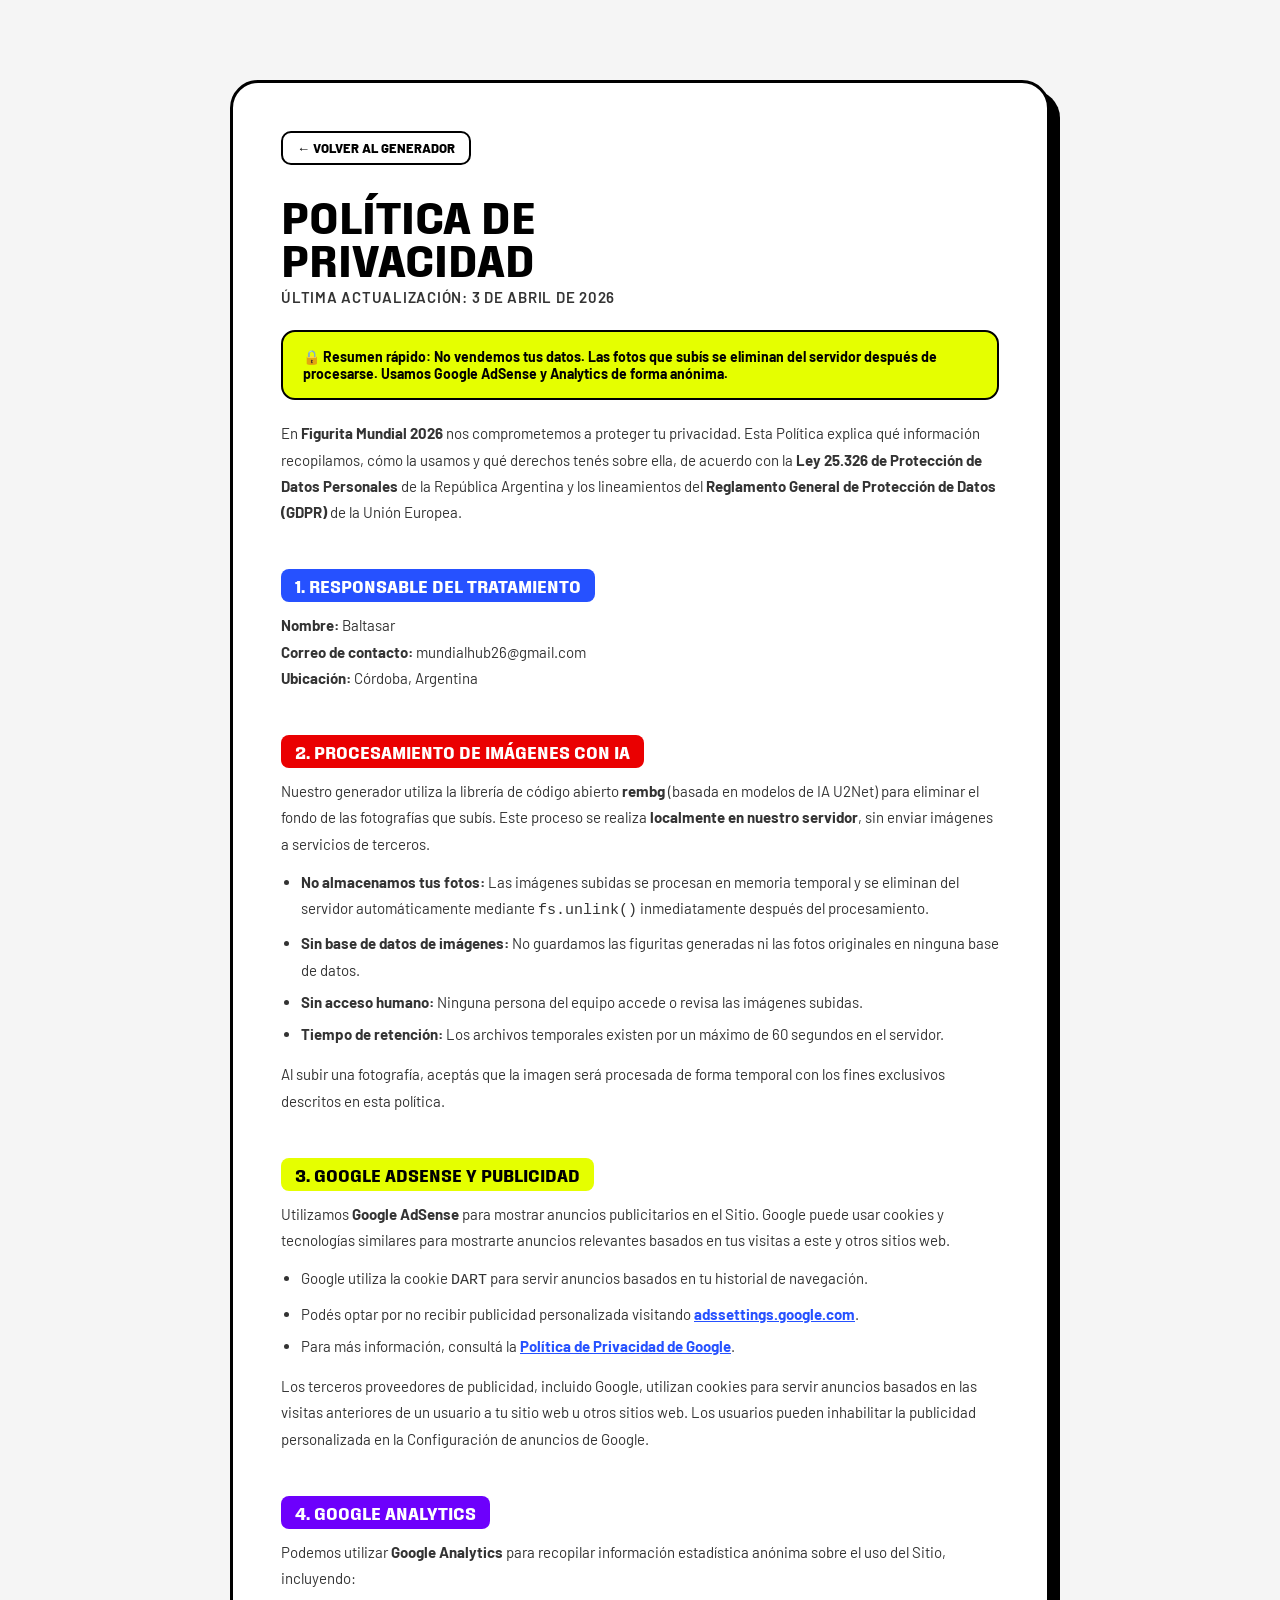
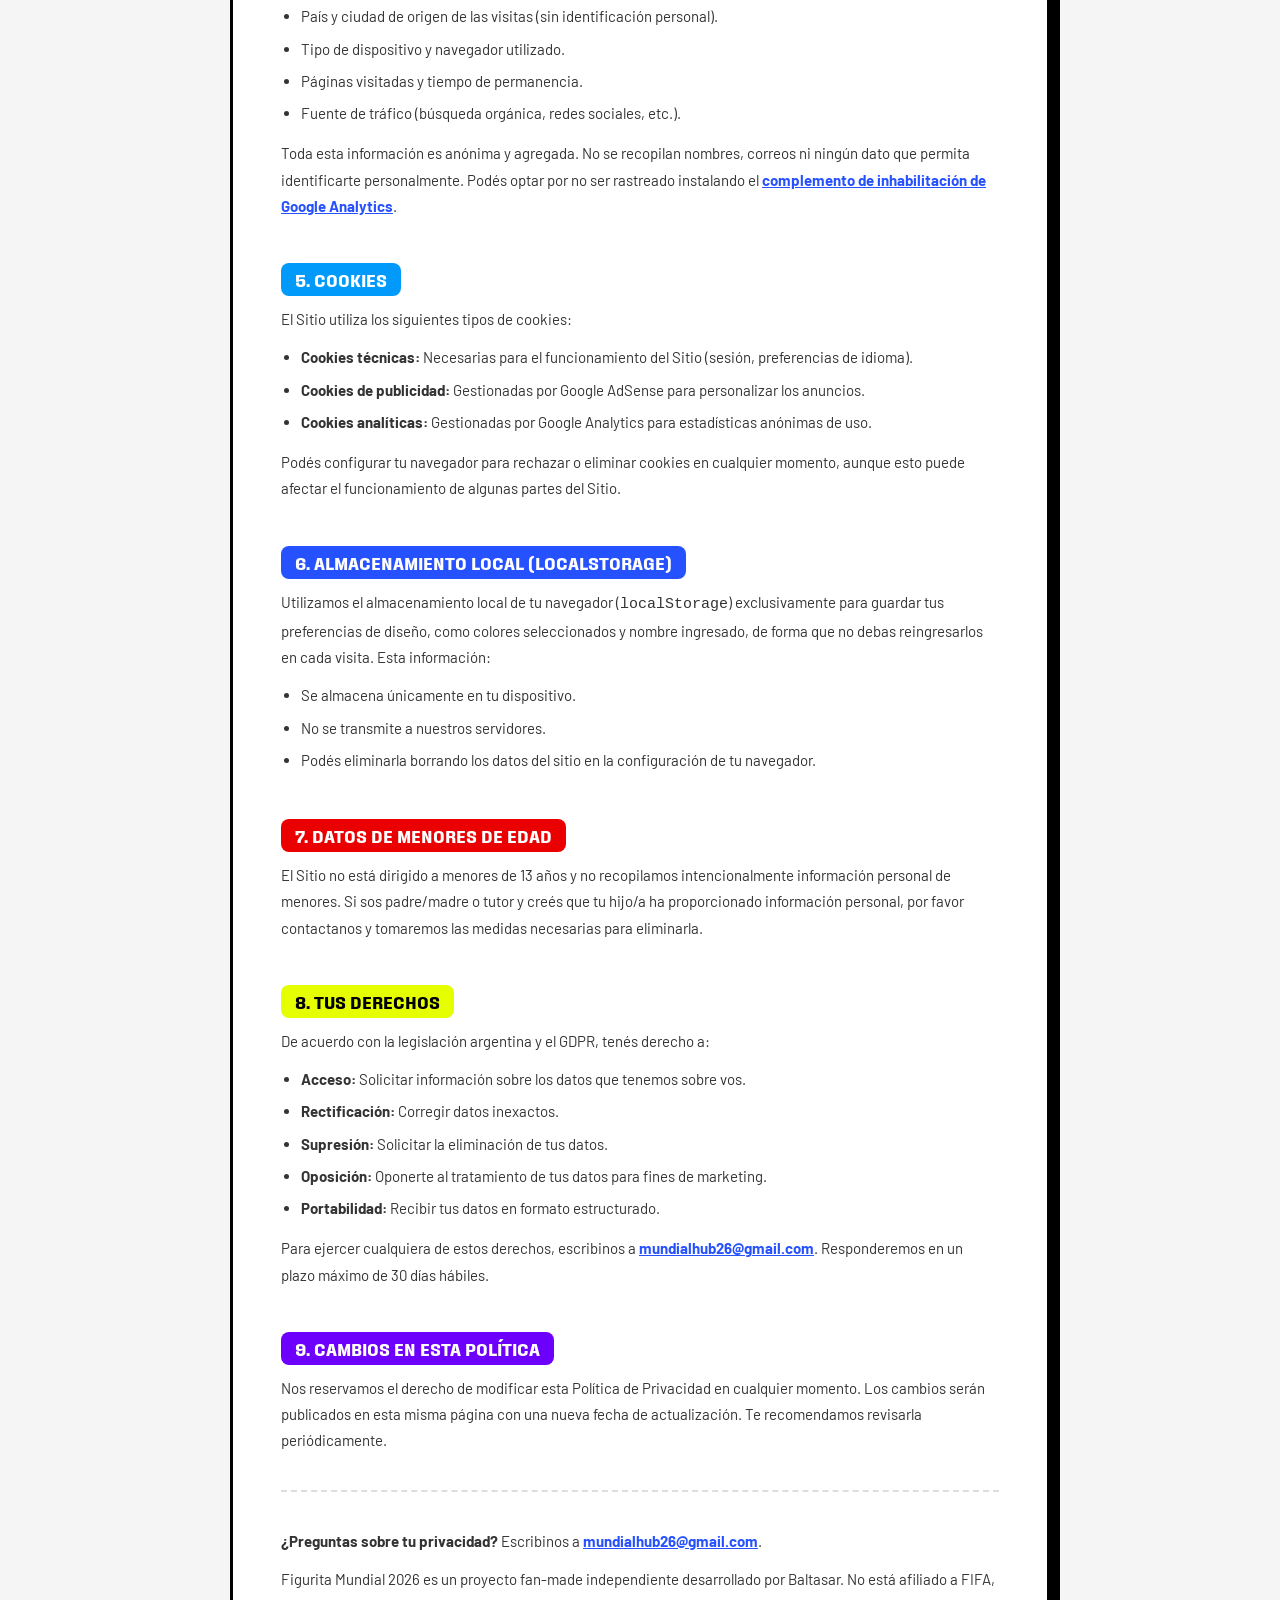
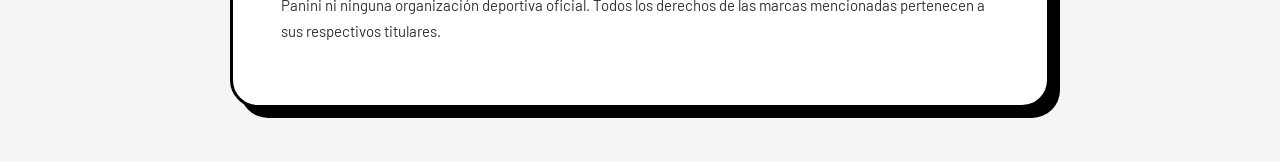
==== commit 49d44a89: "Arreglo de referencias a fuentes" ====
--- a/Generador/legal/privacidad.html
+++ b/Generador/legal/privacidad.html
@@ -5,7 +5,7 @@
     <meta name="viewport" content="width=device-width, initial-scale=1.0">
     <title>Política de Privacidad | Figurita Mundial 2026</title>
     <link rel="stylesheet" href="../style.css">
-    <link href="../../../../fonts.googleapis.com/css2%EF%B9%96family=Barlow+Condensed%EF%B9%95wght@700%EF%B9%94900&amp;family=Barlow%EF%B9%95wght@400%EF%B9%94600&amp;display=swap.css" rel="stylesheet">
+    <link href="https://fonts.googleapis.com/css2?family=Barlow+Condensed:wght@700;900&amp;family=Barlow:wght@400;600;800&amp;display=swap" rel="stylesheet">
     <style>body {
             background: #f5f5f5;
             padding: 20px;
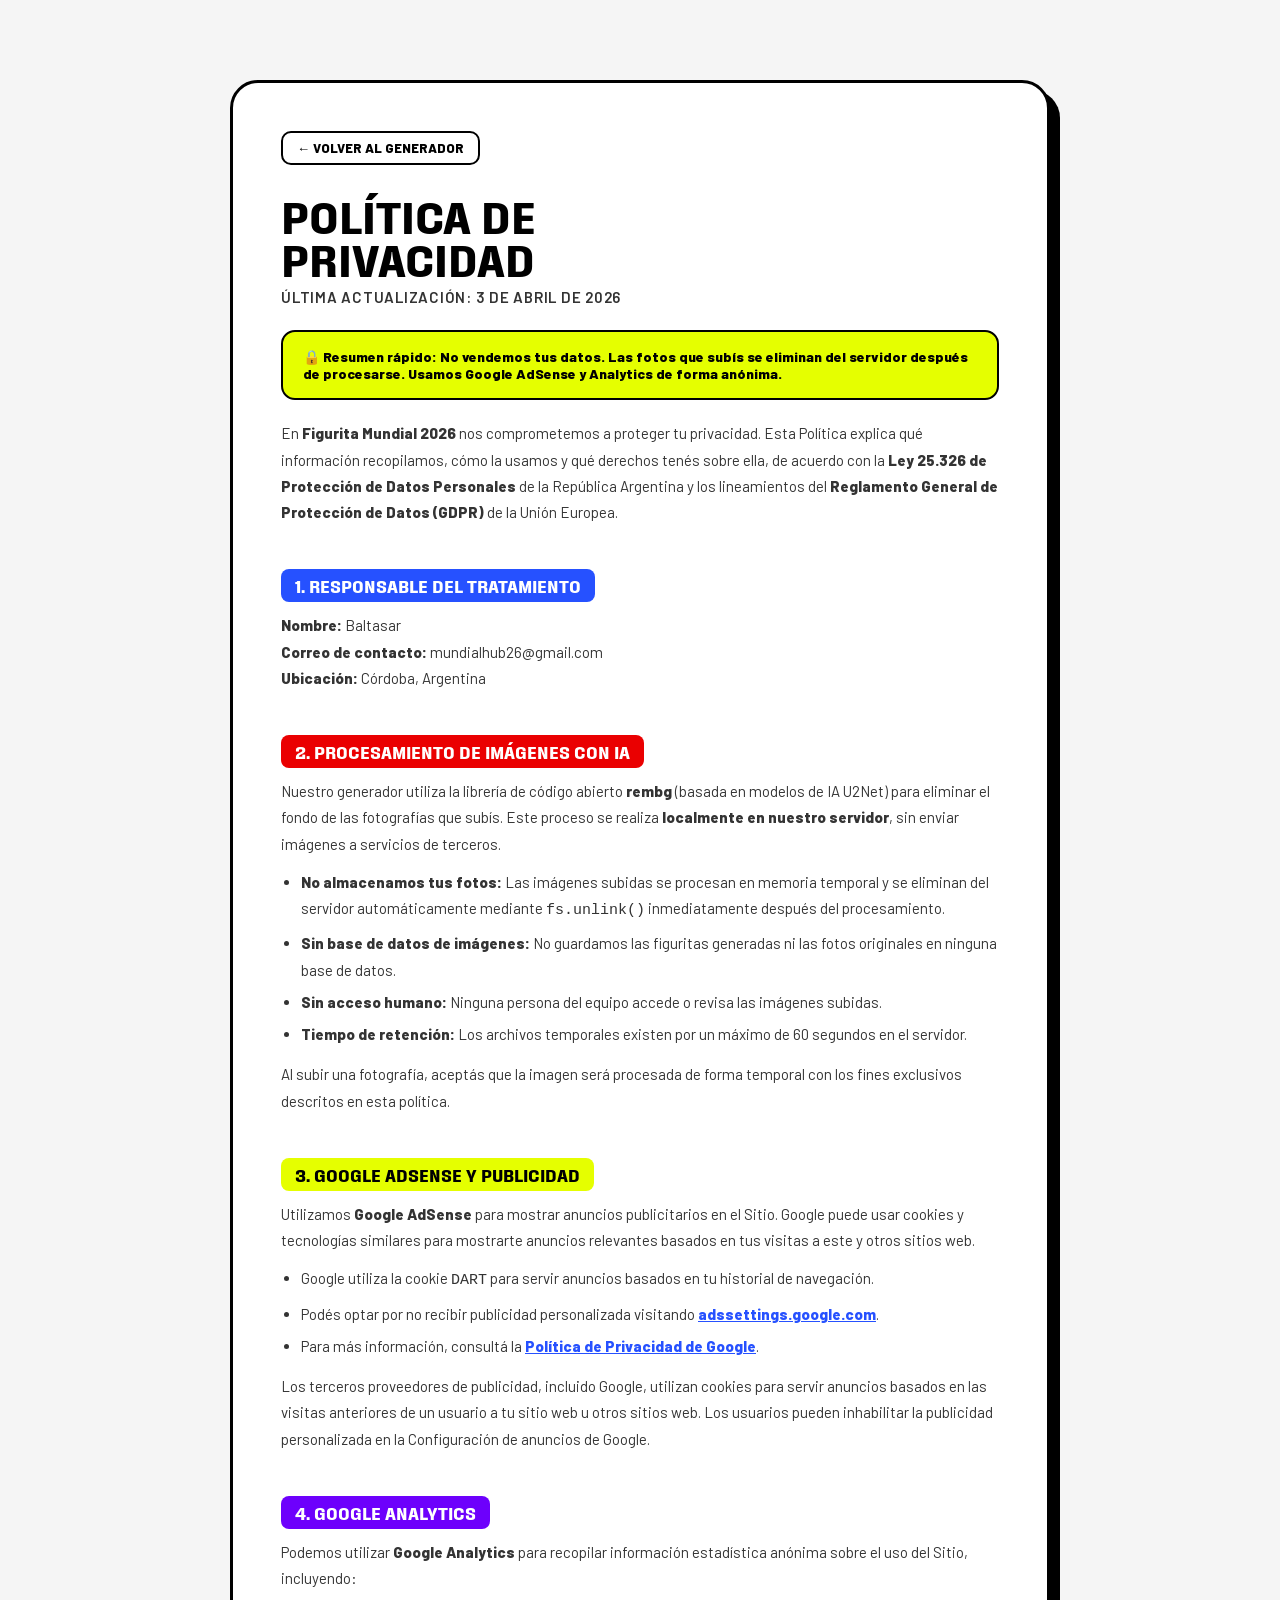
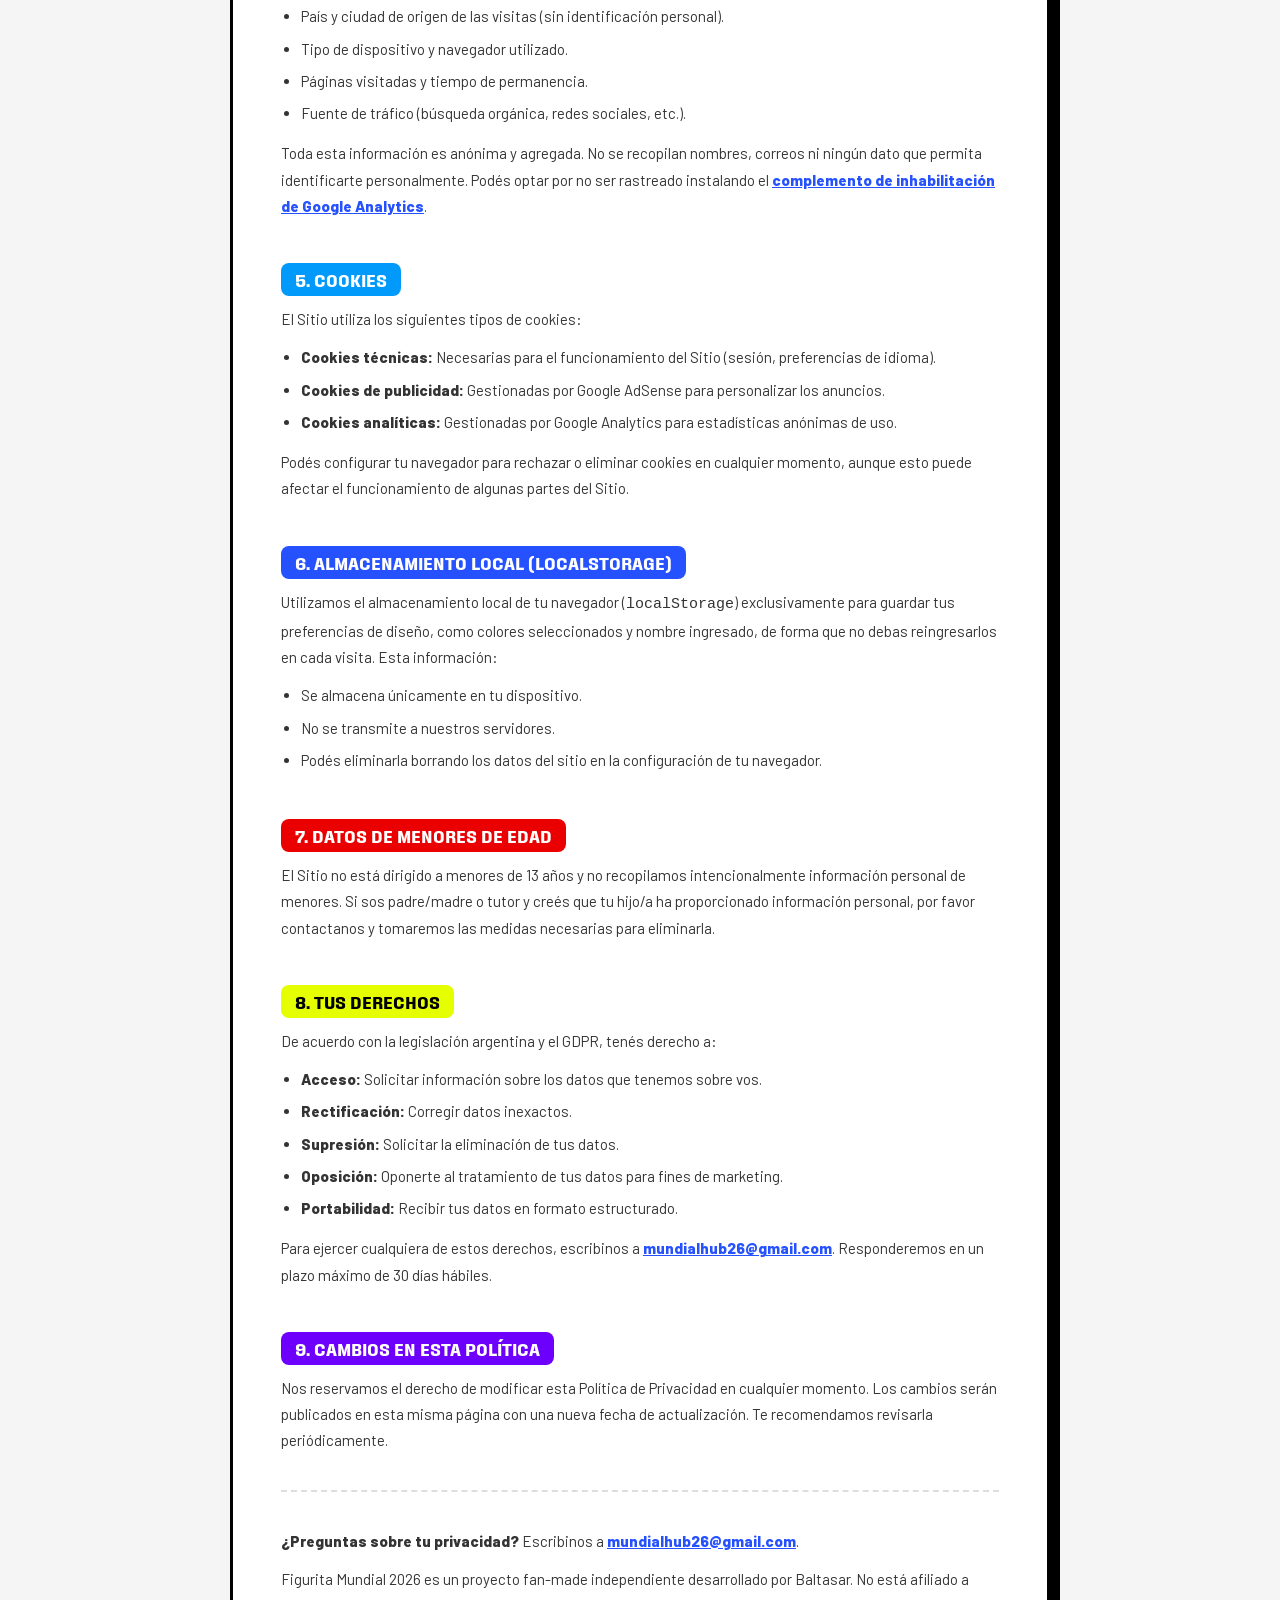
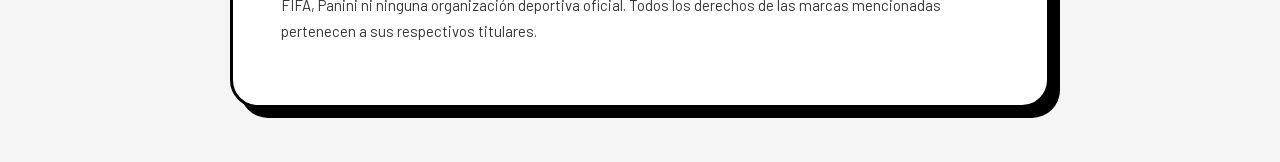
==== commit 6d9e9fea: "Arreglo de fuentes y privacidad y terminos" ====
--- a/Generador/legal/privacidad.html
+++ b/Generador/legal/privacidad.html
@@ -5,7 +5,6 @@
     <meta name="viewport" content="width=device-width, initial-scale=1.0">
     <title>Política de Privacidad | Figurita Mundial 2026</title>
     <link rel="stylesheet" href="../style.css">
-    <link href="https://fonts.googleapis.com/css2?family=Barlow+Condensed:wght@700;900&amp;family=Barlow:wght@400;600;800&amp;display=swap" rel="stylesheet">
     <style>body {
             background: #f5f5f5;
             padding: 20px;
--- a/Generador/style.css
+++ b/Generador/style.css
@@ -22,6 +22,46 @@
     --shadow-lg: 10px 10px 0px #000000;
 }
 
+@font-face {
+    font-family: 'Barlow';
+    font-style: normal;
+    font-weight: 400;
+    font-display: swap;
+    src: url('../assets/fonts/barlow-400-latin.woff2') format('woff2');
+}
+
+@font-face {
+    font-family: 'Barlow';
+    font-style: normal;
+    font-weight: 600;
+    font-display: swap;
+    src: url('../assets/fonts/barlow-600-latin.woff2') format('woff2');
+}
+
+@font-face {
+    font-family: 'Barlow';
+    font-style: normal;
+    font-weight: 800;
+    font-display: swap;
+    src: url('../assets/fonts/barlow-800-latin.woff2') format('woff2');
+}
+
+@font-face {
+    font-family: 'Barlow Condensed';
+    font-style: normal;
+    font-weight: 700;
+    font-display: swap;
+    src: url('../assets/fonts/barlow-condensed-700-latin.woff2') format('woff2');
+}
+
+@font-face {
+    font-family: 'Barlow Condensed';
+    font-style: normal;
+    font-weight: 900;
+    font-display: swap;
+    src: url('../assets/fonts/barlow-condensed-900-latin.woff2') format('woff2');
+}
+
 .faq-section {
     display: none;
 }
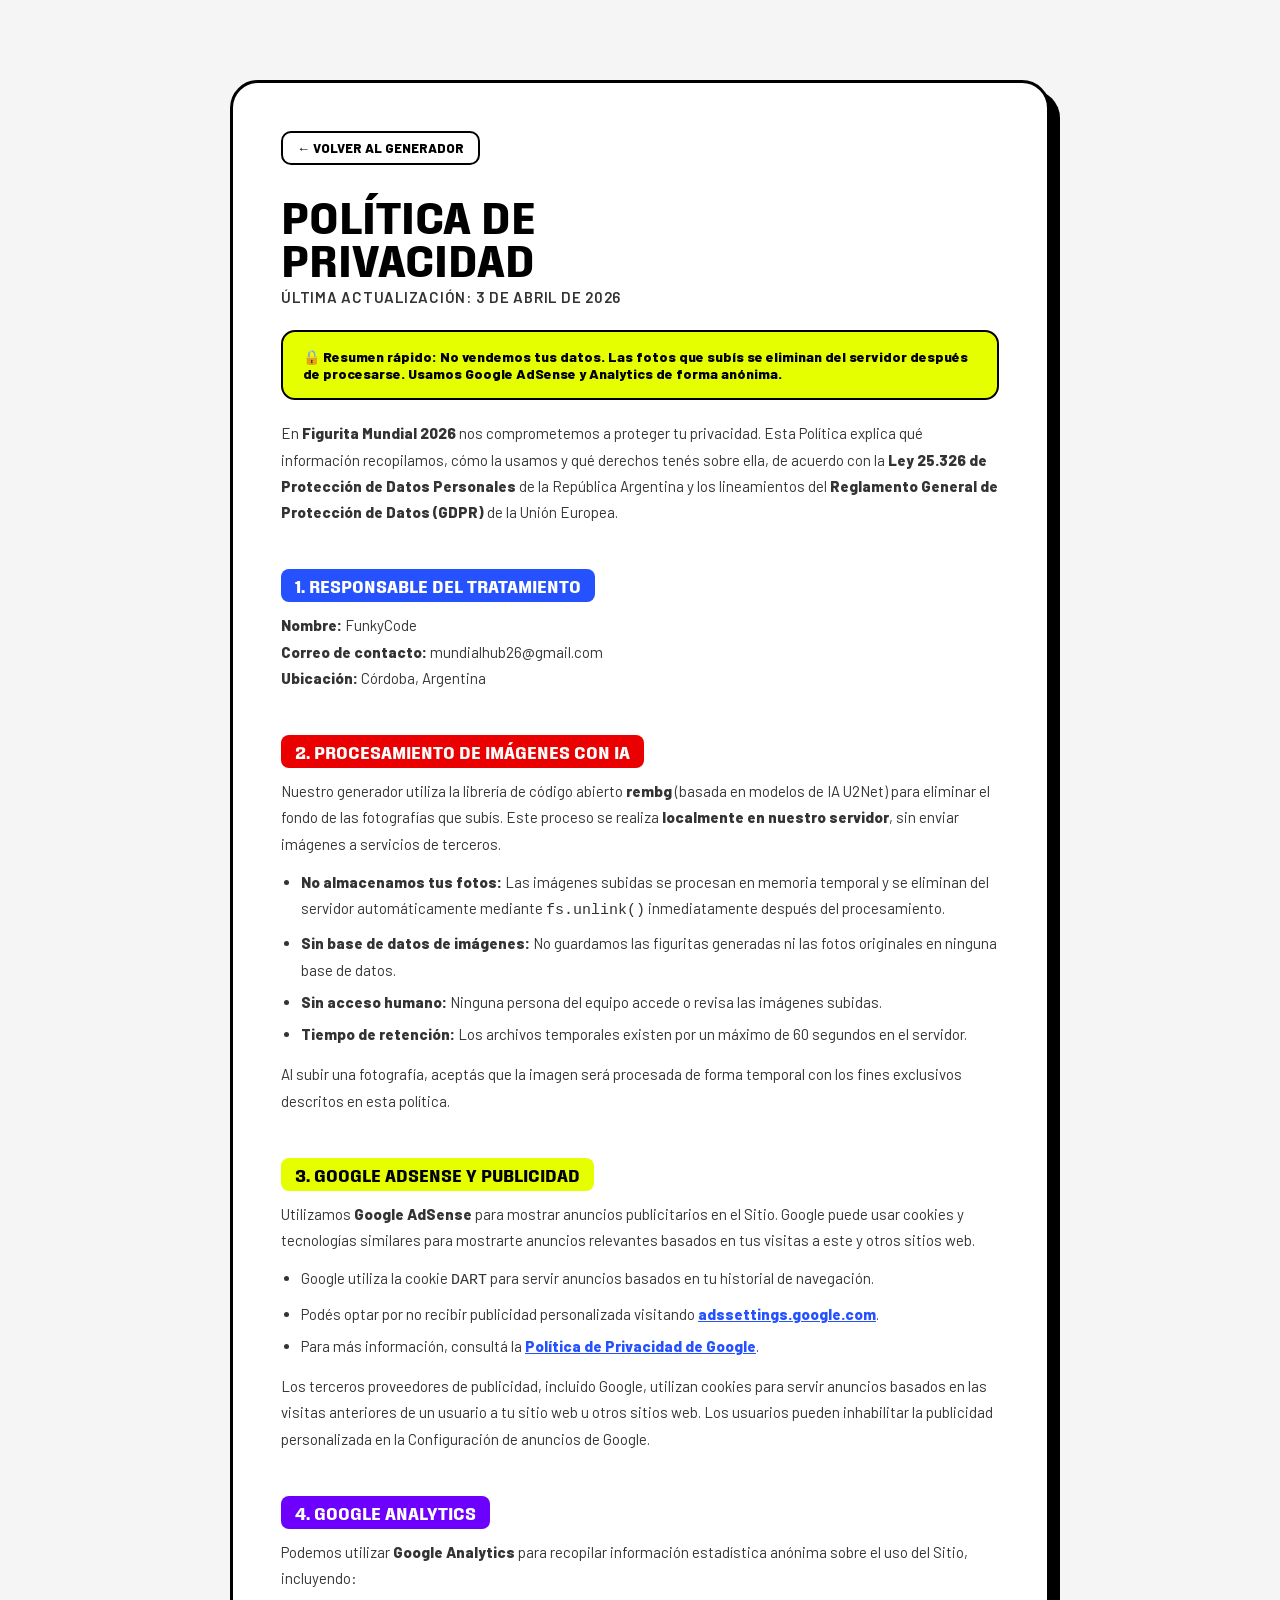
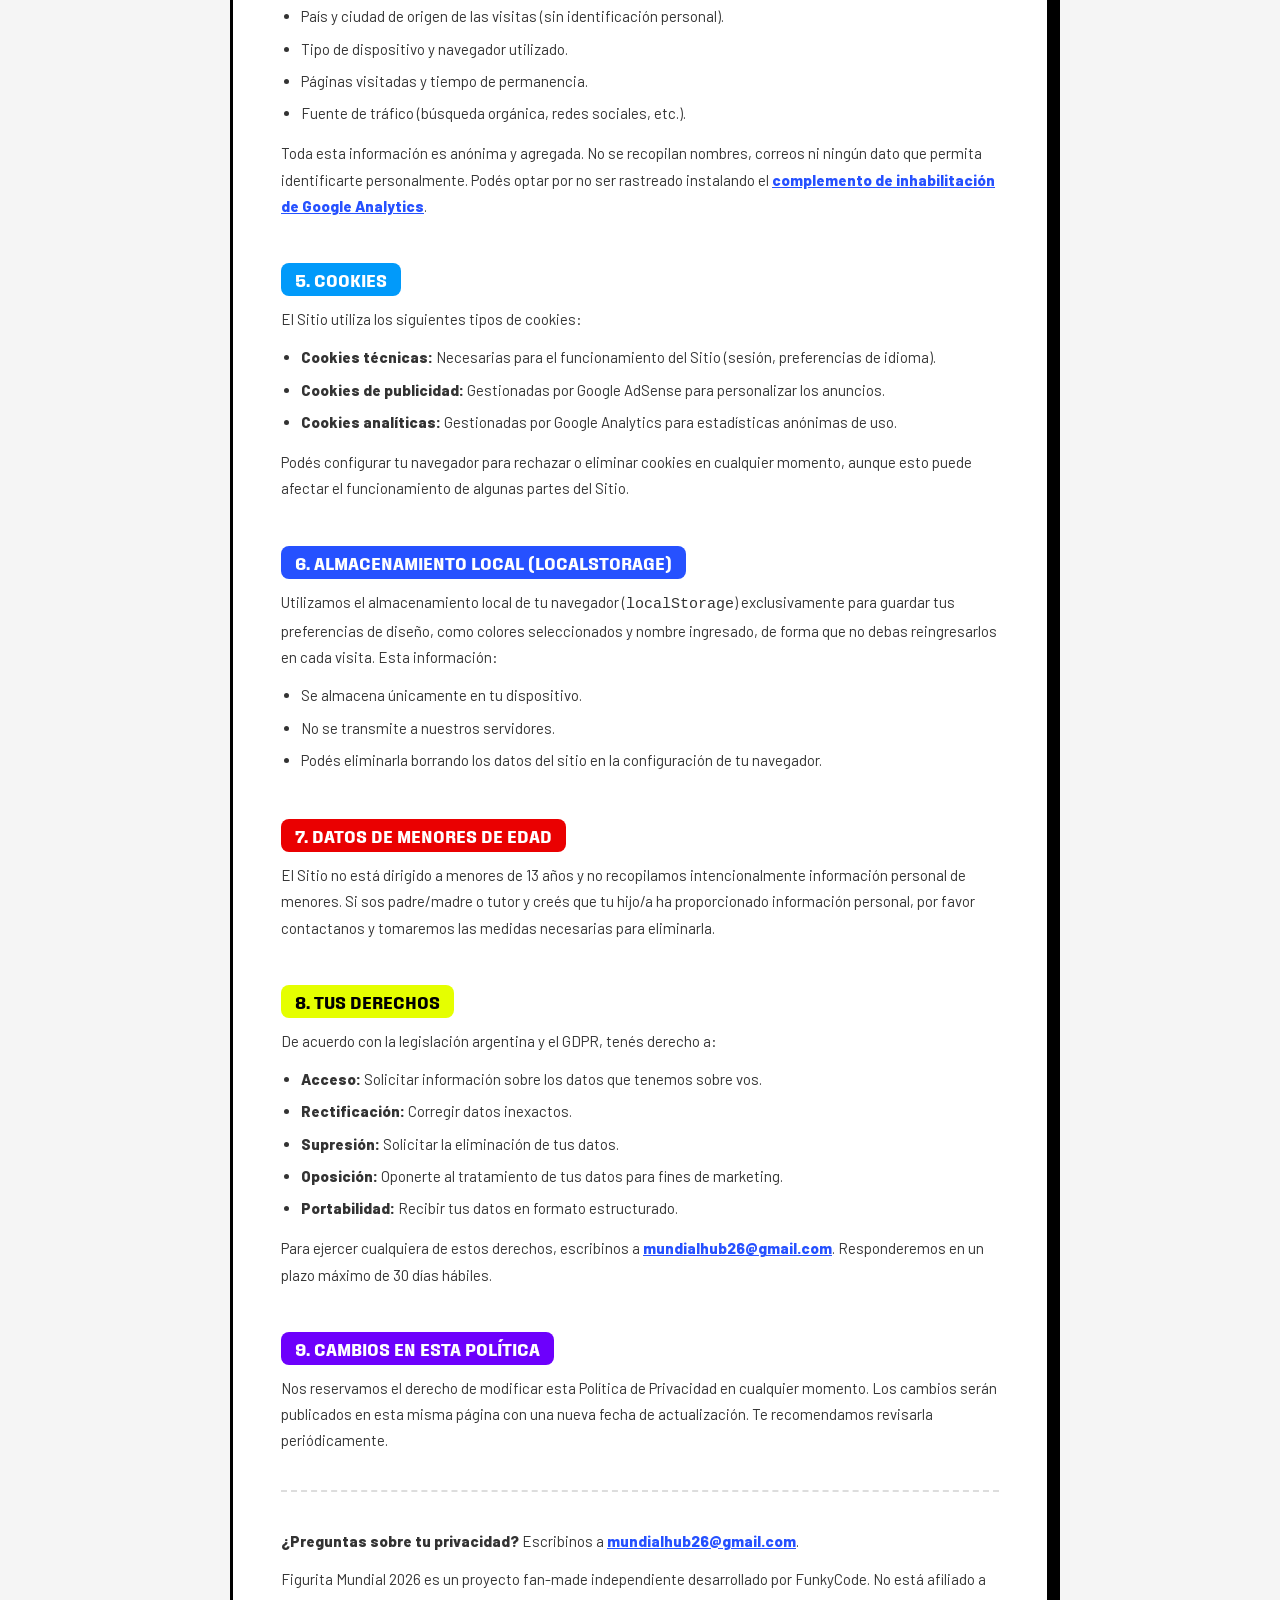
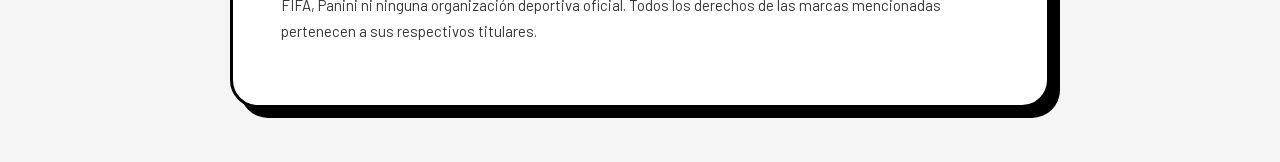
==== commit 3ef64363: "feat: update SEO metadata, refine page copy, and add OG preview image for the generator tool" ====
--- a/Generador/legal/privacidad.html
+++ b/Generador/legal/privacidad.html
@@ -155,7 +155,7 @@
 
             <h2 class="blue">1. Responsable del Tratamiento</h2>
             <p>
-                <strong>Nombre:</strong> Baltasar<br>
+                <strong>Nombre:</strong> FunkyCode<br>
                 <strong>Correo de contacto:</strong> mundialhub26@gmail.com<br>
                 <strong>Ubicación:</strong> Córdoba, Argentina
             </p>
@@ -227,7 +227,7 @@
 
             <p><strong>¿Preguntas sobre tu privacidad?</strong> Escribinos a <a href="mailto:mundialhub26@gmail.com" style="font-weight:700;color:var(--blueB)">mundialhub26@gmail.com</a>.</p>
 
-            <p class="legal-footer">Figurita Mundial 2026 es un proyecto fan-made independiente desarrollado por Baltasar. No está afiliado a FIFA, Panini ni ninguna organización deportiva oficial. Todos los derechos de las marcas mencionadas pertenecen a sus respectivos titulares.</p>
+            <p class="legal-footer">Figurita Mundial 2026 es un proyecto fan-made independiente desarrollado por FunkyCode. No está afiliado a FIFA, Panini ni ninguna organización deportiva oficial. Todos los derechos de las marcas mencionadas pertenecen a sus respectivos titulares.</p>
         </div>
     </div>
 </body>
--- a/Generador/style.css
+++ b/Generador/style.css
@@ -901,6 +901,10 @@
     box-sizing: border-box;
 }
 
+.main-footer a {
+    color: inherit;
+}
+
     .main-footer::before {
         content: '';
         position: absolute;
@@ -954,7 +958,7 @@
 
 .btn-cafecito {
     background: var(--greenA);
-    color: var(--black);
+    color: #000 !important;
     border: 2px solid var(--greenA);
 }
 
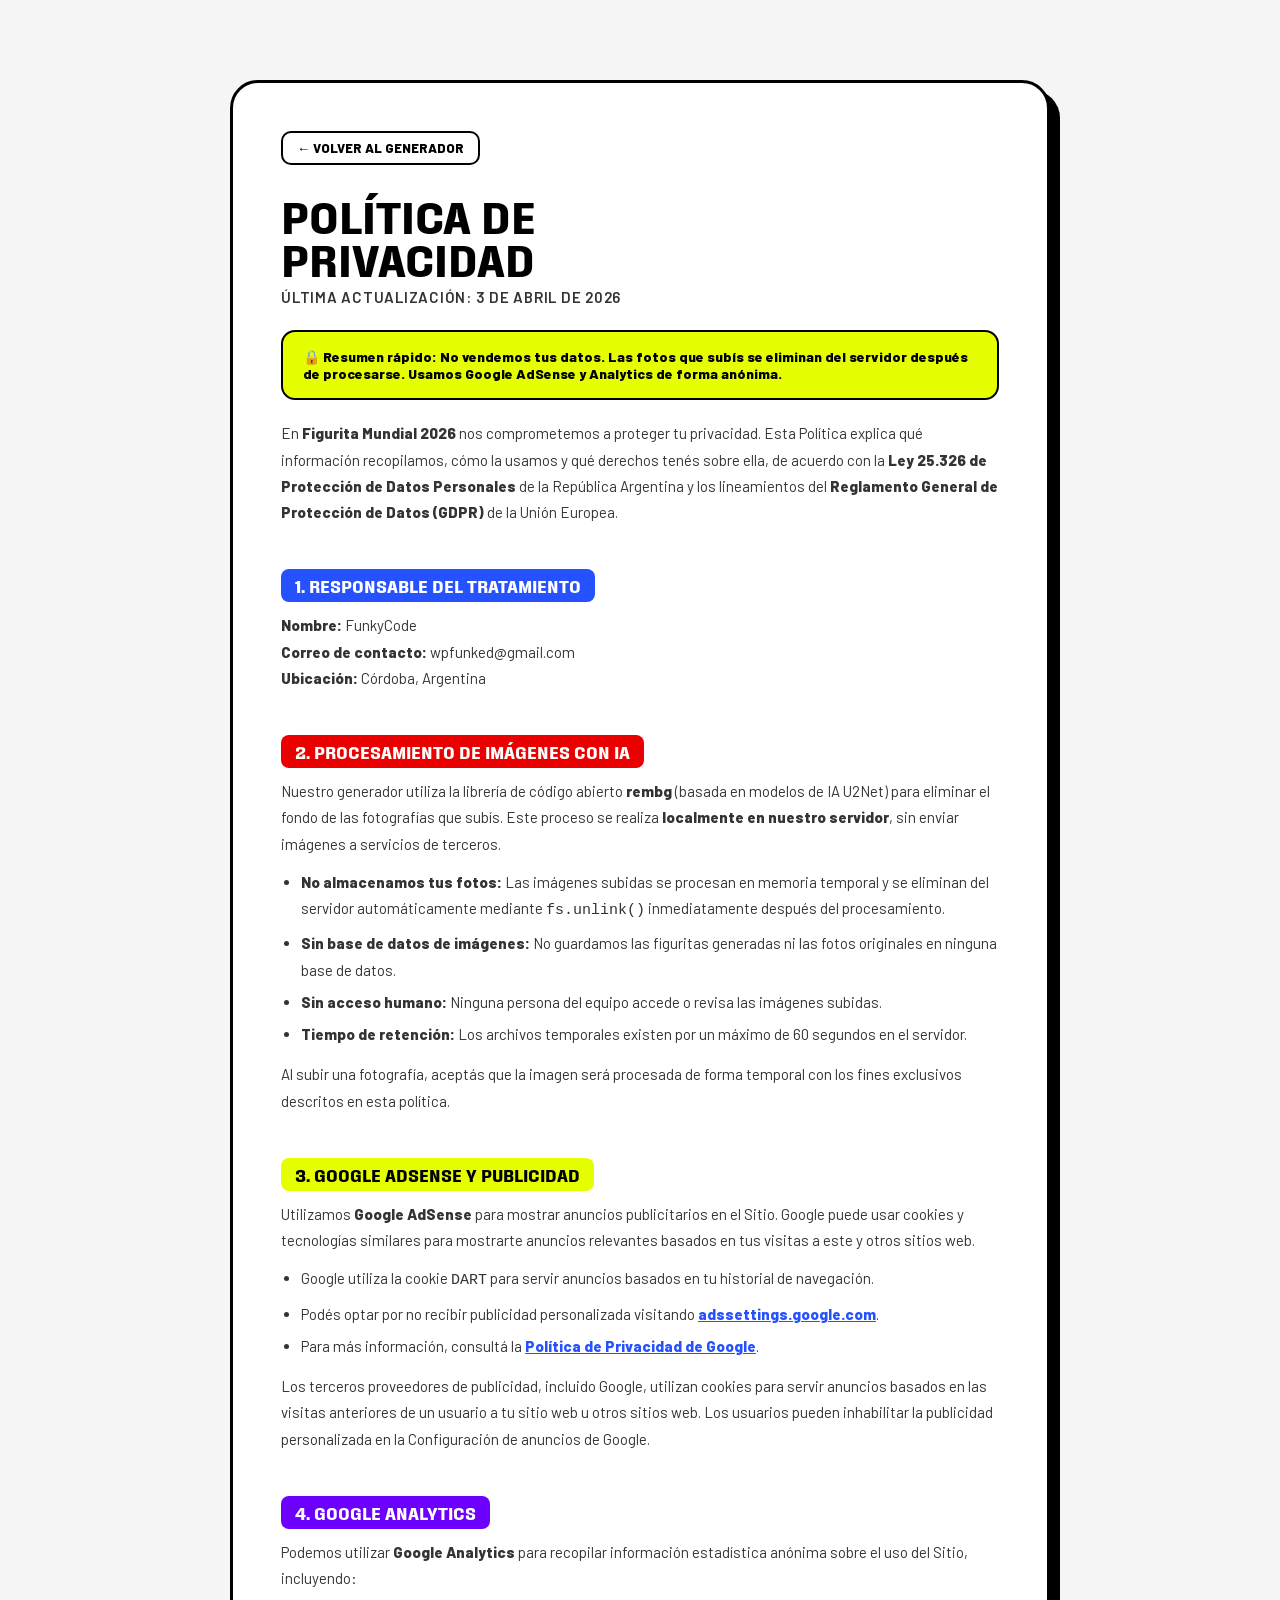
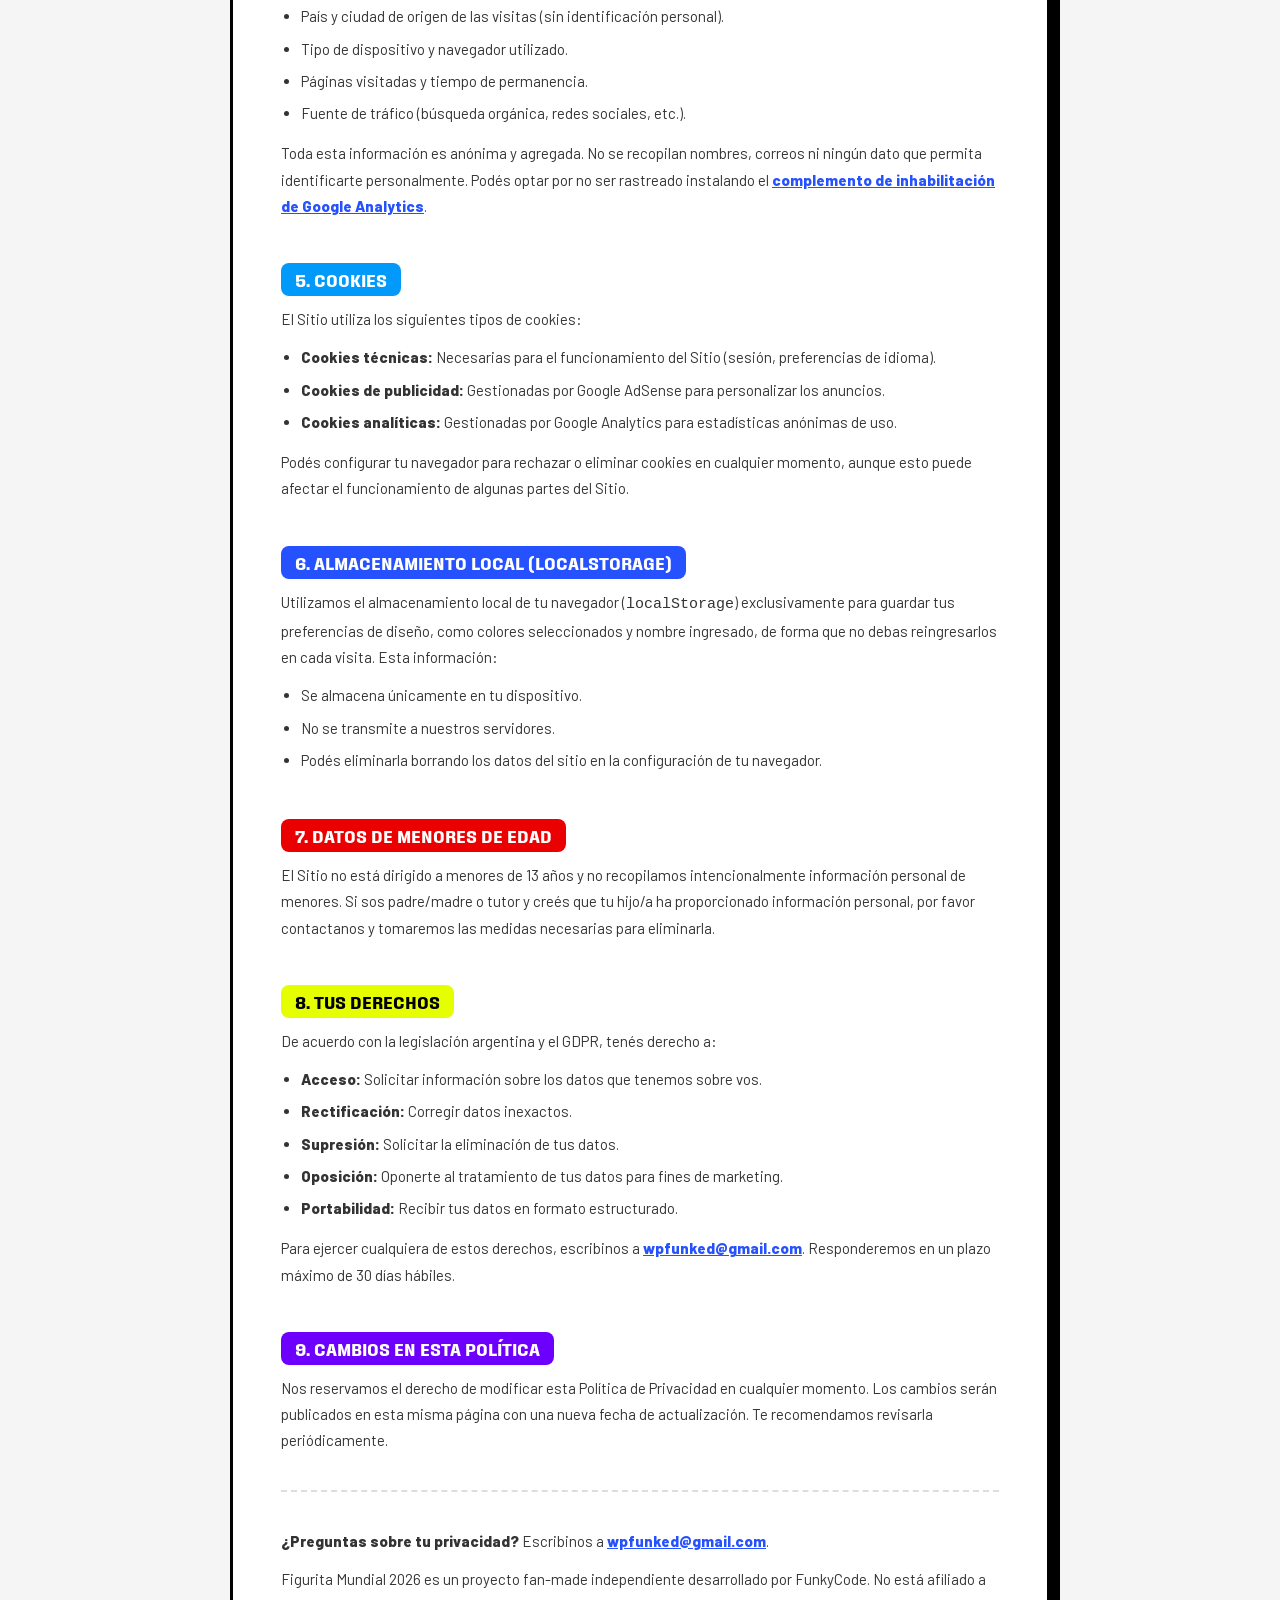
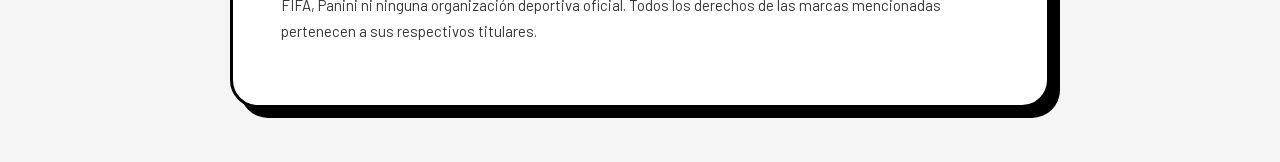
==== commit 298b2316: "chore: update canonical URL, brand information, and contact email address" ====
--- a/Generador/legal/privacidad.html
+++ b/Generador/legal/privacidad.html
@@ -156,7 +156,7 @@
             <h2 class="blue">1. Responsable del Tratamiento</h2>
             <p>
                 <strong>Nombre:</strong> FunkyCode<br>
-                <strong>Correo de contacto:</strong> mundialhub26@gmail.com<br>
+                <strong>Correo de contacto:</strong> wpfunked@gmail.com<br>
                 <strong>Ubicación:</strong> Córdoba, Argentina
             </p>
 
@@ -218,14 +218,14 @@
                 <li><strong>Oposición:</strong> Oponerte al tratamiento de tus datos para fines de marketing.</li>
                 <li><strong>Portabilidad:</strong> Recibir tus datos en formato estructurado.</li>
             </ul>
-            <p>Para ejercer cualquiera de estos derechos, escribinos a <a href="mailto:mundialhub26@gmail.com" style="font-weight:700;color:var(--blueB)">mundialhub26@gmail.com</a>. Responderemos en un plazo máximo de 30 días hábiles.</p>
+            <p>Para ejercer cualquiera de estos derechos, escribinos a <a href="mailto:wpfunked@gmail.com" style="font-weight:700;color:var(--blueB)">wpfunked@gmail.com</a>. Responderemos en un plazo máximo de 30 días hábiles.</p>
 
             <h2 class="purp">9. Cambios en esta Política</h2>
             <p>Nos reservamos el derecho de modificar esta Política de Privacidad en cualquier momento. Los cambios serán publicados en esta misma página con una nueva fecha de actualización. Te recomendamos revisarla periódicamente.</p>
 
             <hr class="legal-divider">
 
-            <p><strong>¿Preguntas sobre tu privacidad?</strong> Escribinos a <a href="mailto:mundialhub26@gmail.com" style="font-weight:700;color:var(--blueB)">mundialhub26@gmail.com</a>.</p>
+            <p><strong>¿Preguntas sobre tu privacidad?</strong> Escribinos a <a href="mailto:wpfunked@gmail.com" style="font-weight:700;color:var(--blueB)">wpfunked@gmail.com</a>.</p>
 
             <p class="legal-footer">Figurita Mundial 2026 es un proyecto fan-made independiente desarrollado por FunkyCode. No está afiliado a FIFA, Panini ni ninguna organización deportiva oficial. Todos los derechos de las marcas mencionadas pertenecen a sus respectivos titulares.</p>
         </div>
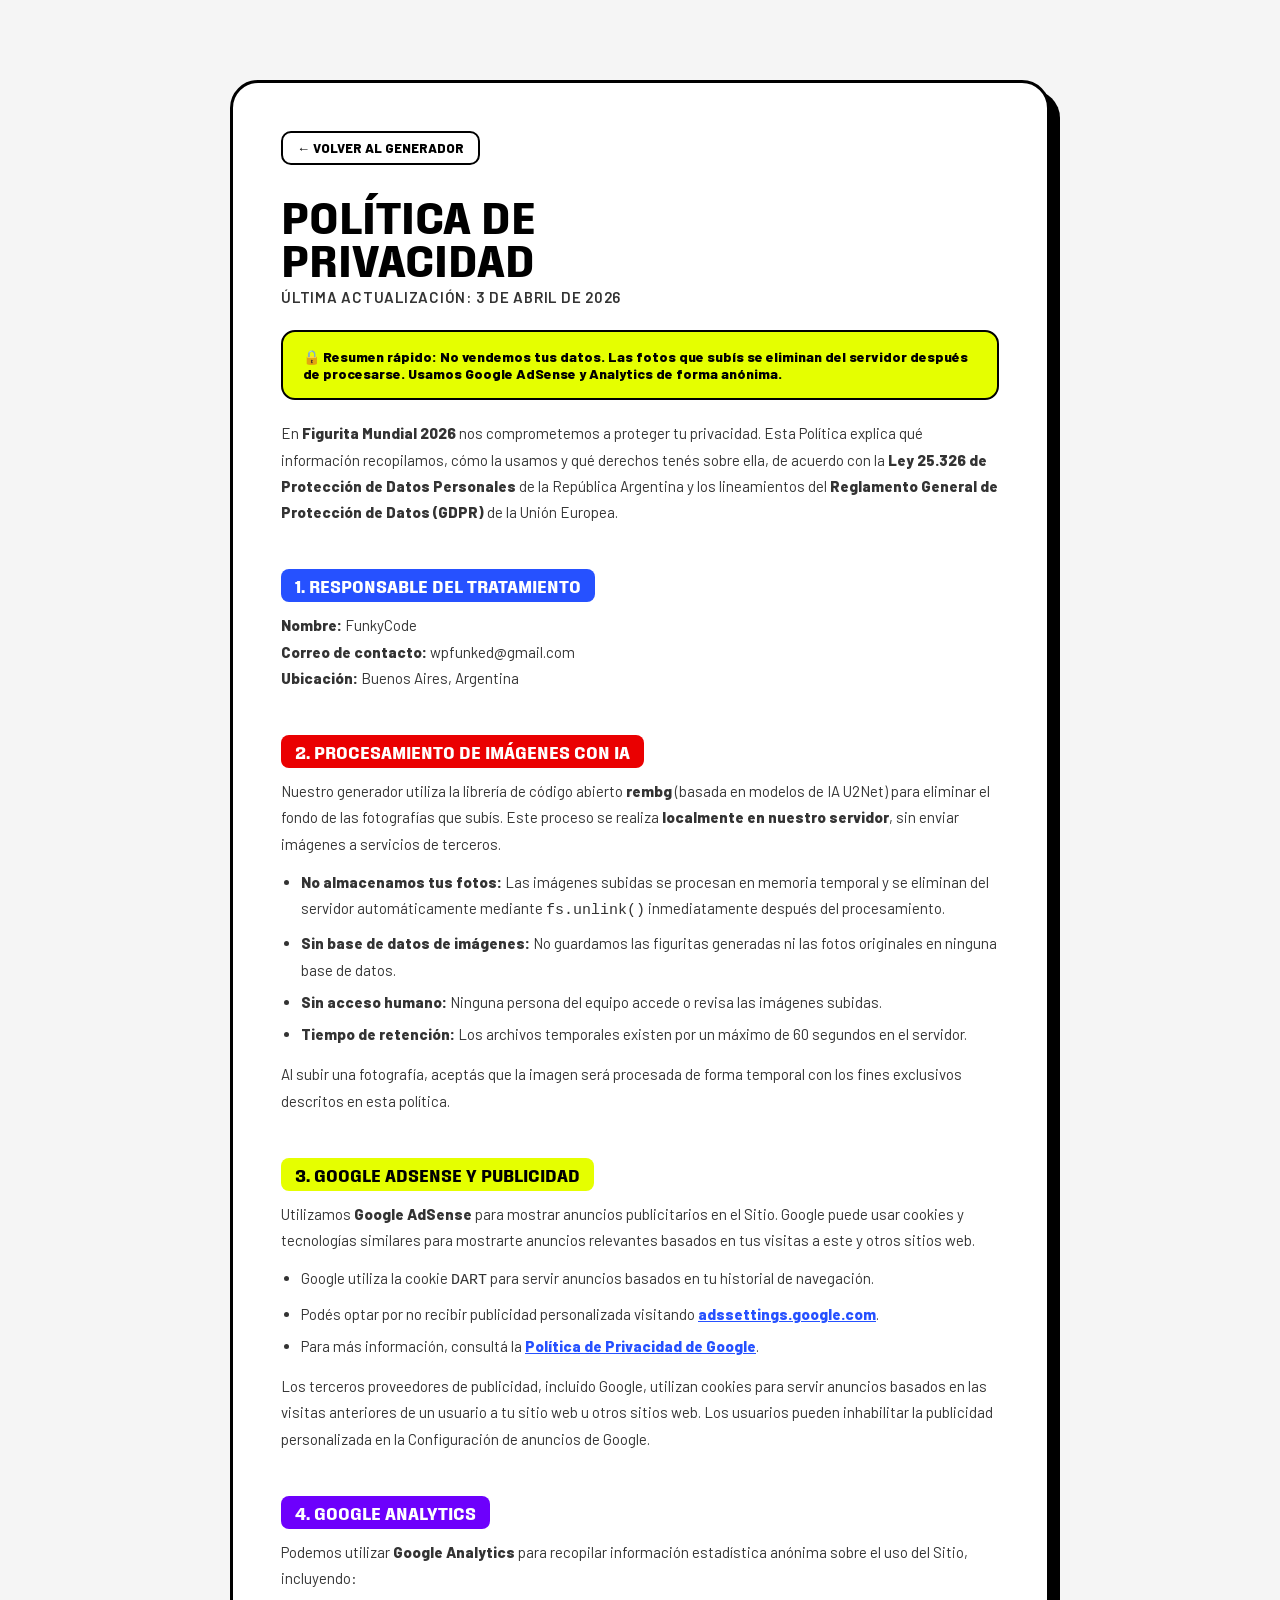
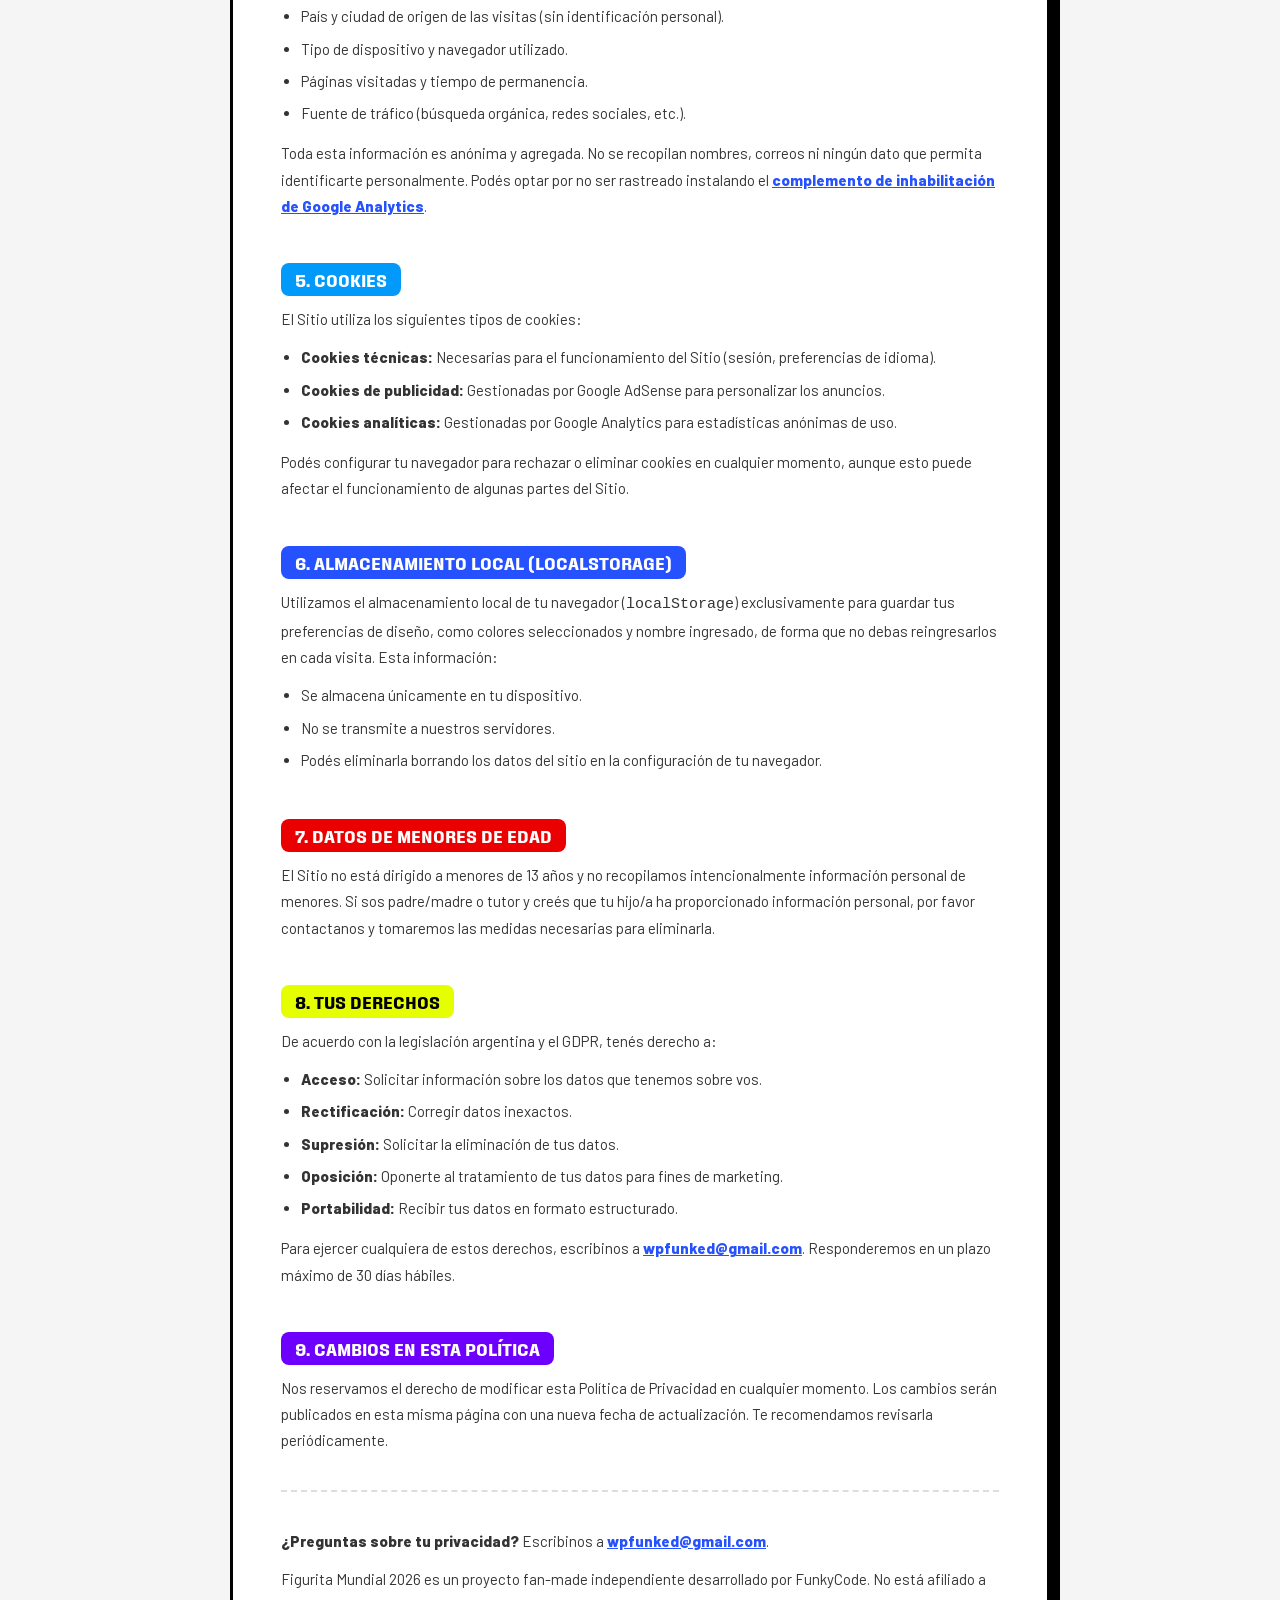
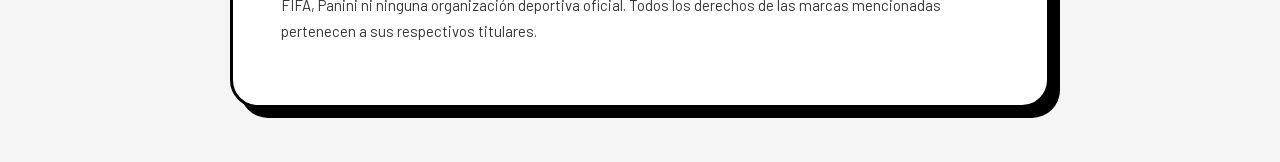
==== commit 3d9ca97a: "chore: update contact location and legal jurisdiction to Buenos Aires" ====
--- a/Generador/legal/privacidad.html
+++ b/Generador/legal/privacidad.html
@@ -157,7 +157,7 @@
             <p>
                 <strong>Nombre:</strong> FunkyCode<br>
                 <strong>Correo de contacto:</strong> wpfunked@gmail.com<br>
-                <strong>Ubicación:</strong> Córdoba, Argentina
+                <strong>Ubicación:</strong> Buenos Aires, Argentina
             </p>
 
             <h2 class="red">2. Procesamiento de Imágenes con IA</h2>
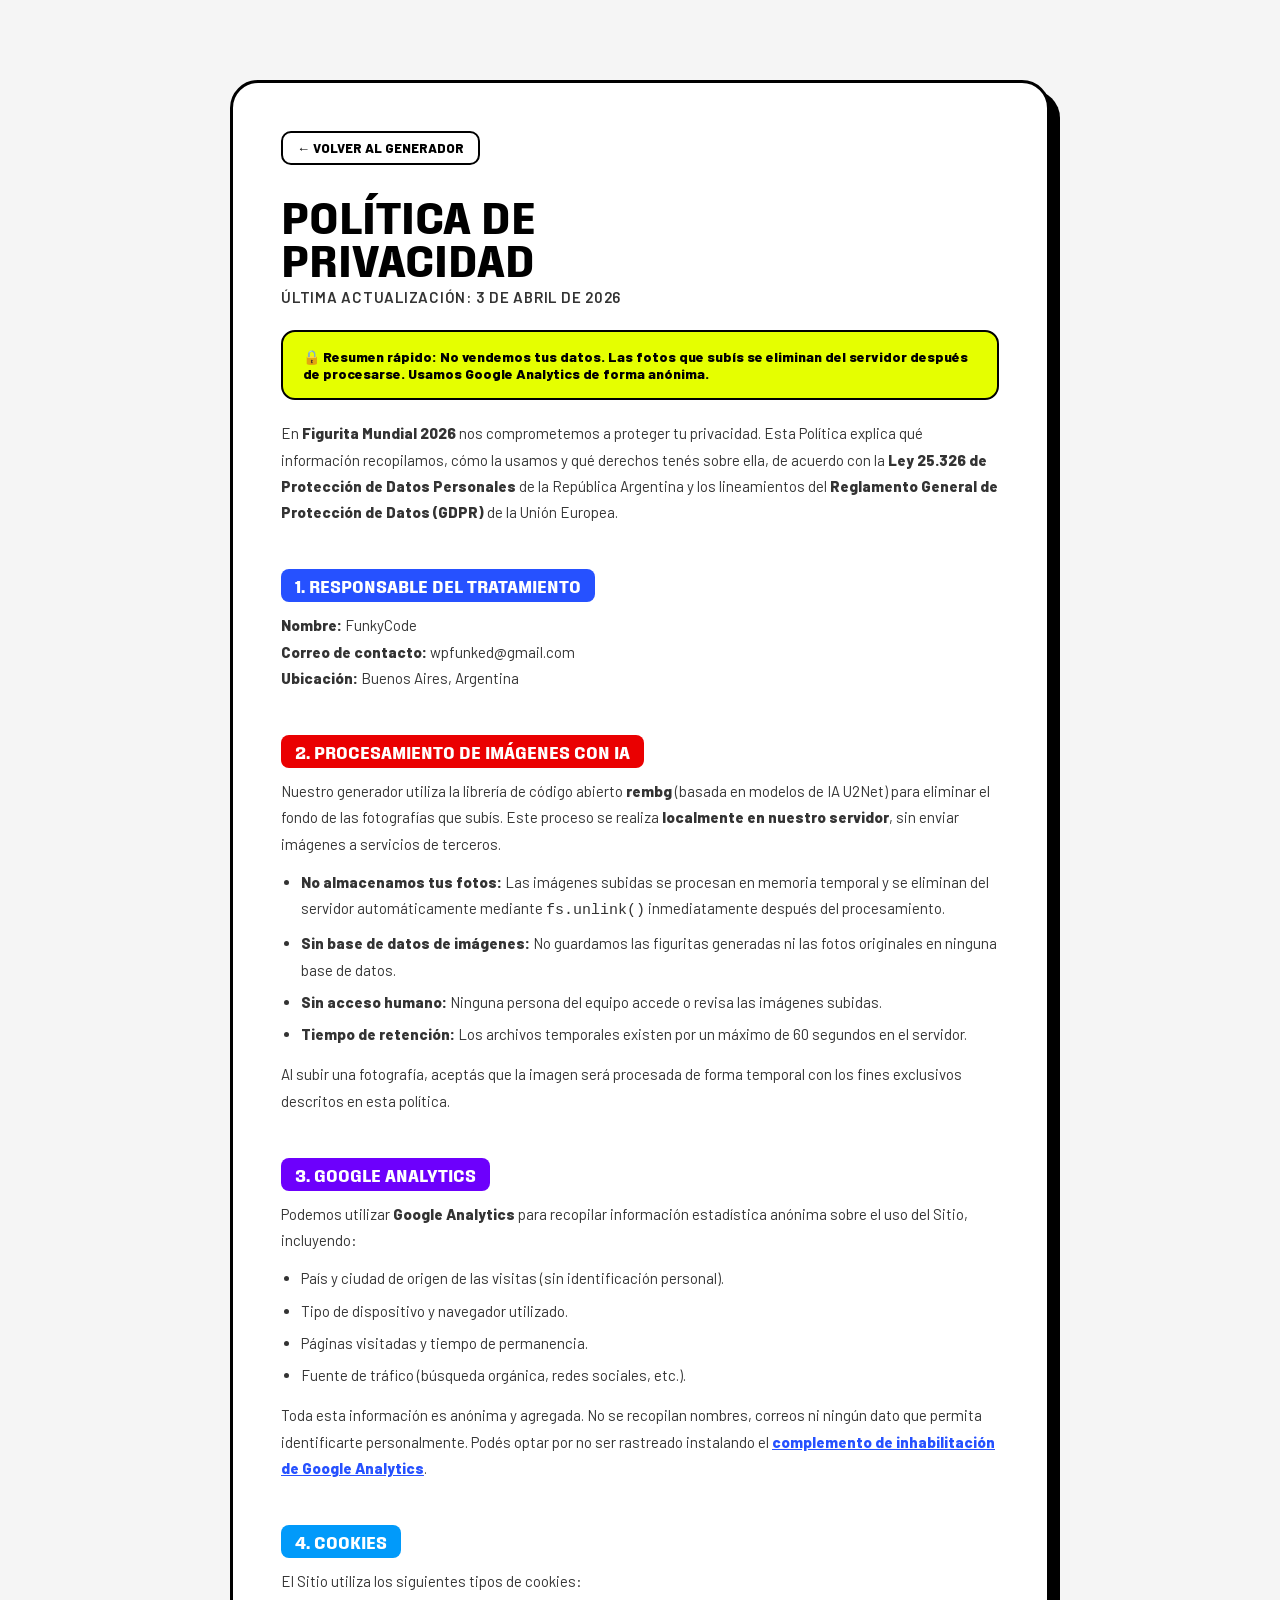
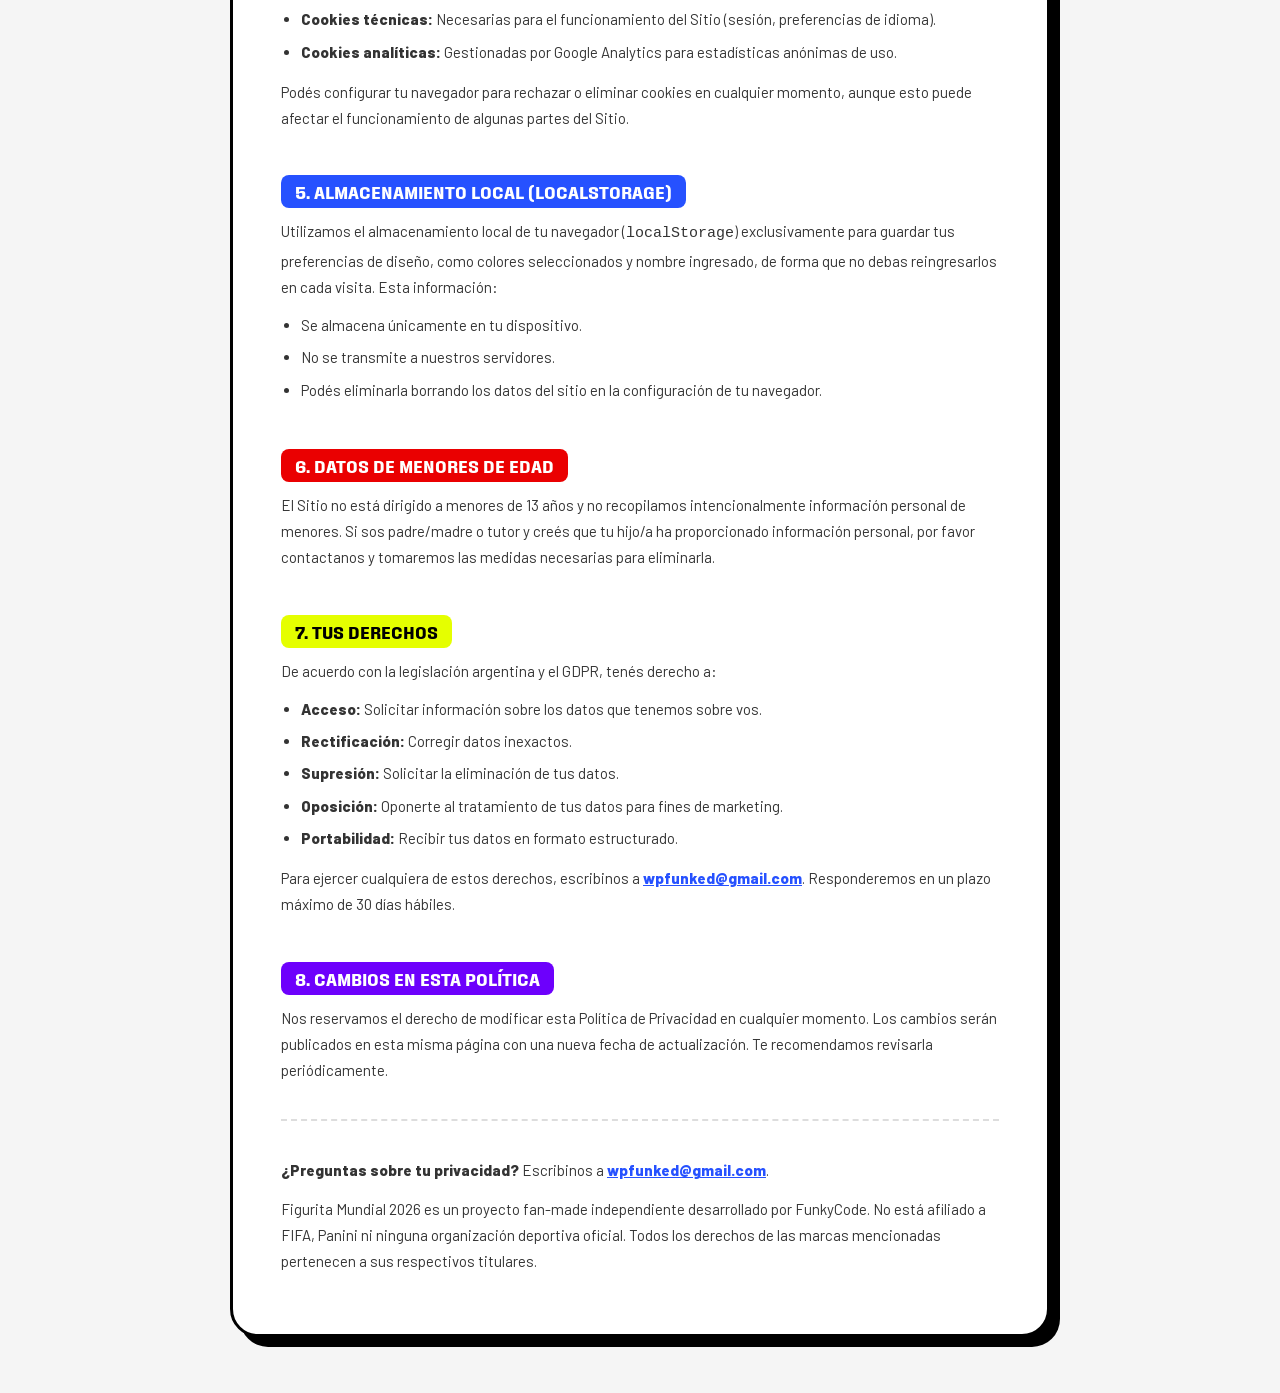
==== commit bcd0e88c: "refactor: remove Google AdSense integration and references from legal documentation" ====
--- a/Generador/legal/privacidad.html
+++ b/Generador/legal/privacidad.html
@@ -148,7 +148,7 @@
             <p class="legal-date">Última actualización: 3 de abril de 2026</p>
 
             <div class="highlight-box">
-                🔒 Resumen rápido: No vendemos tus datos. Las fotos que subís se eliminan del servidor después de procesarse. Usamos Google AdSense y Analytics de forma anónima.
+                🔒 Resumen rápido: No vendemos tus datos. Las fotos que subís se eliminan del servidor después de procesarse. Usamos Google Analytics de forma anónima.
             </div>
 
             <p>En <strong>Figurita Mundial 2026</strong> nos comprometemos a proteger tu privacidad. Esta Política explica qué información recopilamos, cómo la usamos y qué derechos tenés sobre ella, de acuerdo con la <strong>Ley 25.326 de Protección de Datos Personales</strong> de la República Argentina y los lineamientos del <strong>Reglamento General de Protección de Datos (GDPR)</strong> de la Unión Europea.</p>
@@ -170,16 +170,8 @@
             </ul>
             <p>Al subir una fotografía, aceptás que la imagen será procesada de forma temporal con los fines exclusivos descritos en esta política.</p>
 
-            <h2 class="green">3. Google AdSense y Publicidad</h2>
-            <p>Utilizamos <strong>Google AdSense</strong> para mostrar anuncios publicitarios en el Sitio. Google puede usar cookies y tecnologías similares para mostrarte anuncios relevantes basados en tus visitas a este y otros sitios web.</p>
-            <ul>
-                <li>Google utiliza la cookie <code>DART</code> para servir anuncios basados en tu historial de navegación.</li>
-                <li>Podés optar por no recibir publicidad personalizada visitando <a href="https://adssettings.google.com" target="_blank" style="font-weight:700;color:var(--blueB)">adssettings.google.com</a>.</li>
-                <li>Para más información, consultá la <a href="https://policies.google.com/privacy" target="_blank" style="font-weight:700;color:var(--blueB)">Política de Privacidad de Google</a>.</li>
-            </ul>
-            <p>Los terceros proveedores de publicidad, incluido Google, utilizan cookies para servir anuncios basados en las visitas anteriores de un usuario a tu sitio web u otros sitios web. Los usuarios pueden inhabilitar la publicidad personalizada en la Configuración de anuncios de Google.</p>
-
-            <h2 class="purp">4. Google Analytics</h2>
+
+            <h2 class="purp">3. Google Analytics</h2>
             <p>Podemos utilizar <strong>Google Analytics</strong> para recopilar información estadística anónima sobre el uso del Sitio, incluyendo:</p>
             <ul>
                 <li>País y ciudad de origen de las visitas (sin identificación personal).</li>
@@ -189,16 +181,15 @@
             </ul>
             <p>Toda esta información es anónima y agregada. No se recopilan nombres, correos ni ningún dato que permita identificarte personalmente. Podés optar por no ser rastreado instalando el <a href="https://tools.google.com/dlpage/gaoptout" target="_blank" style="font-weight:700;color:var(--blueB)">complemento de inhabilitación de Google Analytics</a>.</p>
 
-            <h2 class="cyan">5. Cookies</h2>
+            <h2 class="cyan">4. Cookies</h2>
             <p>El Sitio utiliza los siguientes tipos de cookies:</p>
             <ul>
                 <li><strong>Cookies técnicas:</strong> Necesarias para el funcionamiento del Sitio (sesión, preferencias de idioma).</li>
-                <li><strong>Cookies de publicidad:</strong> Gestionadas por Google AdSense para personalizar los anuncios.</li>
                 <li><strong>Cookies analíticas:</strong> Gestionadas por Google Analytics para estadísticas anónimas de uso.</li>
             </ul>
             <p>Podés configurar tu navegador para rechazar o eliminar cookies en cualquier momento, aunque esto puede afectar el funcionamiento de algunas partes del Sitio.</p>
 
-            <h2 class="blue">6. Almacenamiento Local (localStorage)</h2>
+            <h2 class="blue">5. Almacenamiento Local (localStorage)</h2>
             <p>Utilizamos el almacenamiento local de tu navegador (<code>localStorage</code>) exclusivamente para guardar tus preferencias de diseño, como colores seleccionados y nombre ingresado, de forma que no debas reingresarlos en cada visita. Esta información:</p>
             <ul>
                 <li>Se almacena únicamente en tu dispositivo.</li>
@@ -206,10 +197,10 @@
                 <li>Podés eliminarla borrando los datos del sitio en la configuración de tu navegador.</li>
             </ul>
 
-            <h2 class="red">7. Datos de Menores de Edad</h2>
+            <h2 class="red">6. Datos de Menores de Edad</h2>
             <p>El Sitio no está dirigido a menores de 13 años y no recopilamos intencionalmente información personal de menores. Si sos padre/madre o tutor y creés que tu hijo/a ha proporcionado información personal, por favor contactanos y tomaremos las medidas necesarias para eliminarla.</p>
 
-            <h2 class="green">8. Tus Derechos</h2>
+            <h2 class="green">7. Tus Derechos</h2>
             <p>De acuerdo con la legislación argentina y el GDPR, tenés derecho a:</p>
             <ul>
                 <li><strong>Acceso:</strong> Solicitar información sobre los datos que tenemos sobre vos.</li>
@@ -220,7 +211,7 @@
             </ul>
             <p>Para ejercer cualquiera de estos derechos, escribinos a <a href="mailto:wpfunked@gmail.com" style="font-weight:700;color:var(--blueB)">wpfunked@gmail.com</a>. Responderemos en un plazo máximo de 30 días hábiles.</p>
 
-            <h2 class="purp">9. Cambios en esta Política</h2>
+            <h2 class="purp">8. Cambios en esta Política</h2>
             <p>Nos reservamos el derecho de modificar esta Política de Privacidad en cualquier momento. Los cambios serán publicados en esta misma página con una nueva fecha de actualización. Te recomendamos revisarla periódicamente.</p>
 
             <hr class="legal-divider">
